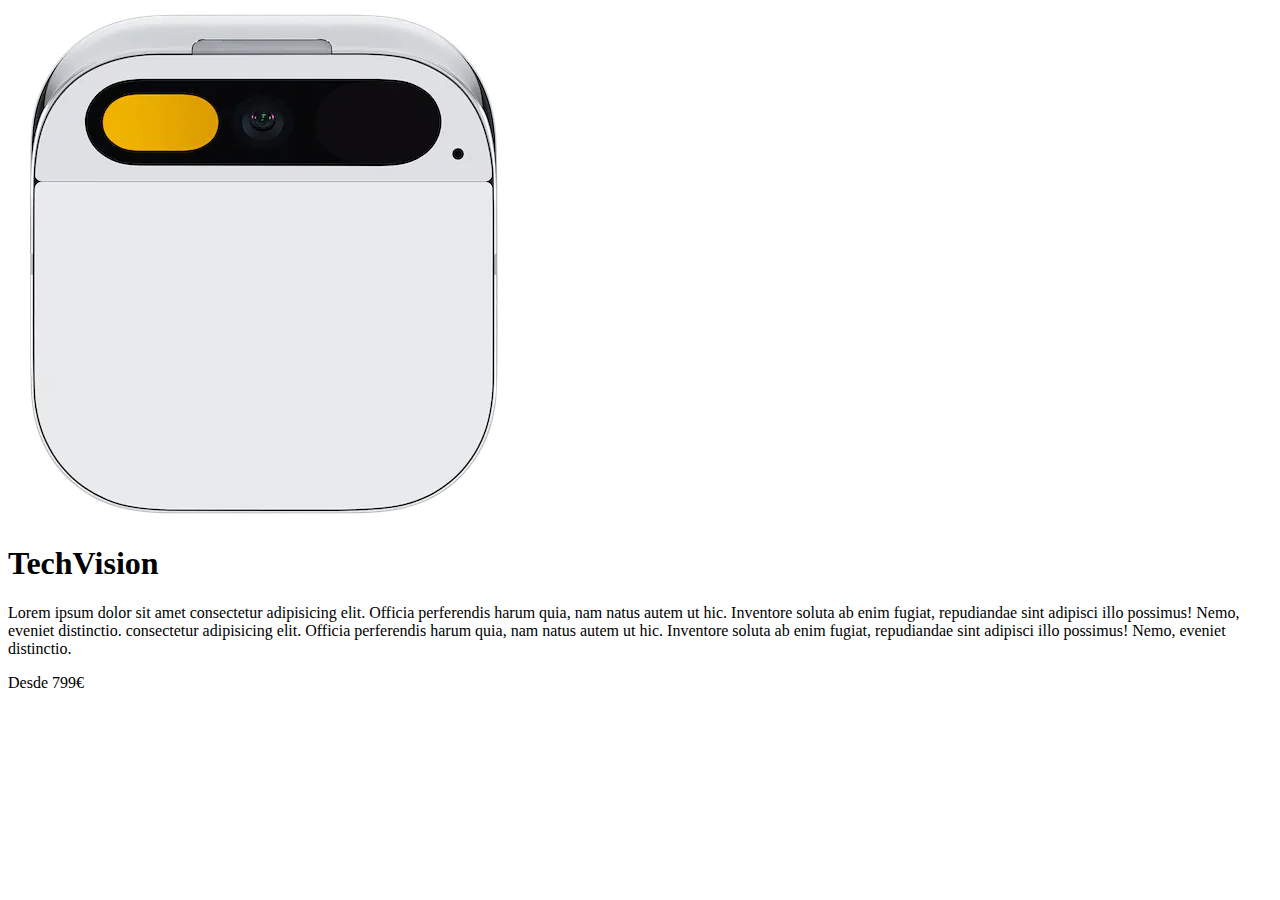
==== index.html @ 8df58eb0 "Se añade sección del header" ====
<!DOCTYPE html>
<html lang="en">

<head>
    <meta charset="UTF-8">
    <meta name="viewport" content="width=device-width, initial-scale=1.0">
    <title>Tech Vision</title>
    <link rel="preconnect" href="https://fonts.googleapis.com">
    <link rel="preconnect" href="https://fonts.gstatic.com" crossorigin>
    <link
        href="https://fonts.googleapis.com/css2?family=Lato:wght@400;900&family=Roboto:ital,wght@0,100;0,400;0,700;0,900;1,100&display=swap"
        rel="stylesheet">
    <link rel="stylesheet" href="css/style.css">
</head>

<body>
    <header class="header">
        <div class="contenedor contenido-header">
            <div class="imagen-header">
                <img src="img/ai-pin-lunar-front.jpg" alt="imagen pin lunar">
            </div> <!-- .imagen-header -->


            <div class="texto-header">
                <h1 class="nombre-producto">Tech<span>Vision</span></h1>
                <p class="descripcion-producto">Lorem ipsum dolor sit amet consectetur adipisicing elit. Officia
                    perferendis harum quia, nam natus autem ut hic. Inventore soluta ab enim fugiat, repudiandae sint
                    adipisci illo possimus! Nemo, eveniet distinctio.
                    consectetur adipisicing elit. Officia
                    perferendis harum quia, nam natus autem ut hic. Inventore soluta ab enim fugiat, repudiandae sint
                    adipisci illo possimus! Nemo, eveniet distinctio.</p>
                <p class="precio-producto">Desde <span>799€</span></p>
            </div>
        </div> <!-- .contenido-header -->
    </header>

</body>

</html>
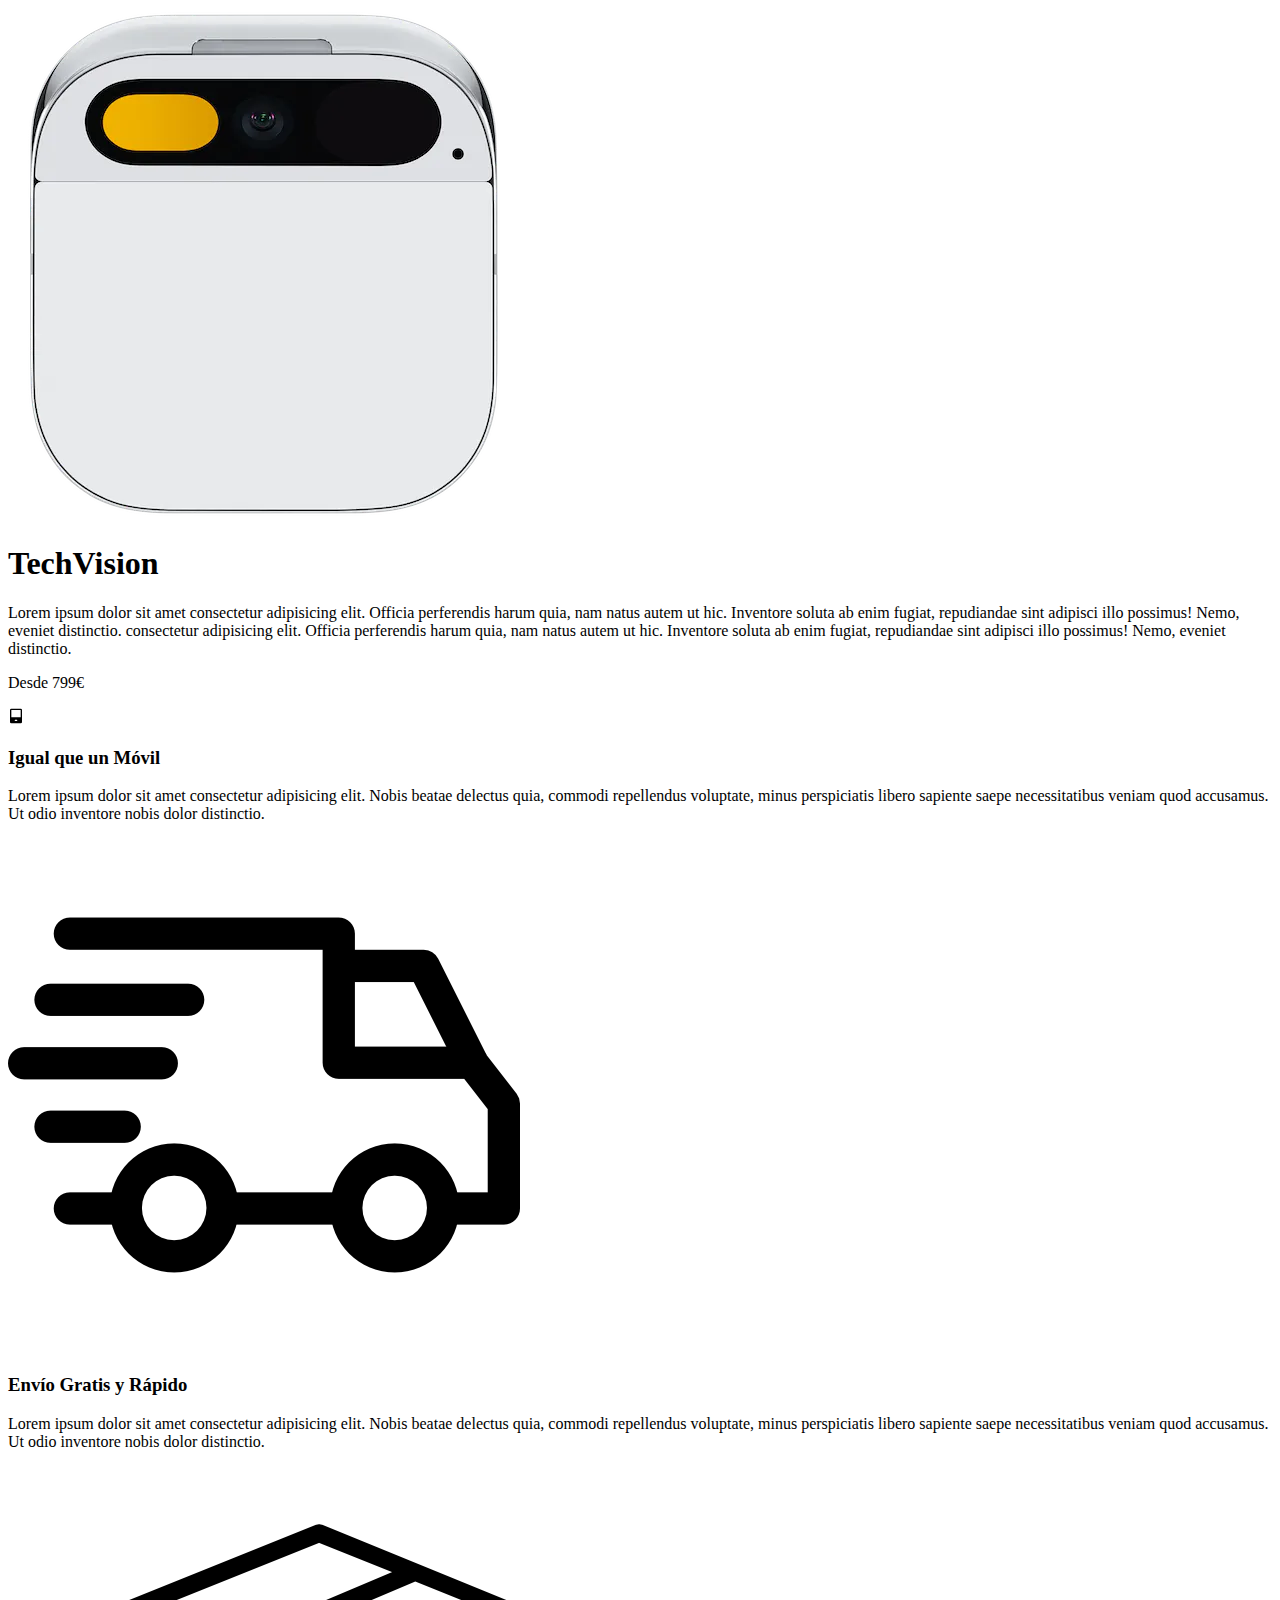
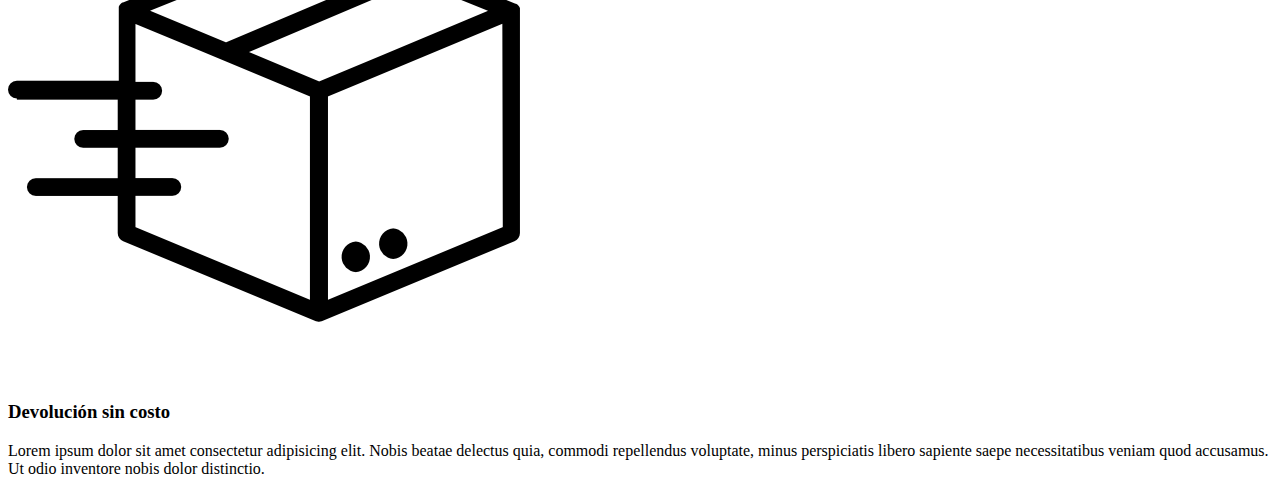
==== commit bfc046b5: "Se añade sección iconos" ====
--- a/index.html
+++ b/index.html
@@ -34,6 +34,36 @@
         </div> <!-- .contenido-header -->
     </header>
 
+    <section class="contenedor">
+        <div class="iconos">
+            <div class="icono">
+                <img src="img/icon-park-solid--phone.svg" alt="imagen icono">
+                <h3>Igual que un Móvil</h3>
+                <p>Lorem ipsum dolor sit amet consectetur adipisicing elit. Nobis beatae delectus quia, commodi
+                    repellendus voluptate, minus perspiciatis libero sapiente saepe necessitatibus veniam quod
+                    accusamus. Ut odio inventore nobis dolor distinctio.</p>
+            </div> <!-- .icono -->
+
+            <div class="icono">
+                <img src="img/entrega.png" alt="imagen icono">
+                <h3>Envío Gratis y Rápido</h3>
+                <p>Lorem ipsum dolor sit amet consectetur adipisicing elit. Nobis beatae delectus quia, commodi
+                    repellendus voluptate, minus perspiciatis libero sapiente saepe necessitatibus veniam quod
+                    accusamus. Ut odio inventore nobis dolor distinctio.</p>
+            </div> <!-- .icono -->
+
+            <div class="icono">
+                <img src="img/caja.png" alt="imagen icono">
+                <h3>Devolución sin costo</h3>
+                <p>Lorem ipsum dolor sit amet consectetur adipisicing elit. Nobis beatae delectus quia, commodi
+                    repellendus voluptate, minus perspiciatis libero sapiente saepe necessitatibus veniam quod
+                    accusamus. Ut odio inventore nobis dolor distinctio.</p>
+            </div> <!-- .icono -->
+        </div> <!-- .iconos -->
+    </section> <!-- .contenedor -->
+
+
+
 </body>
 
 </html>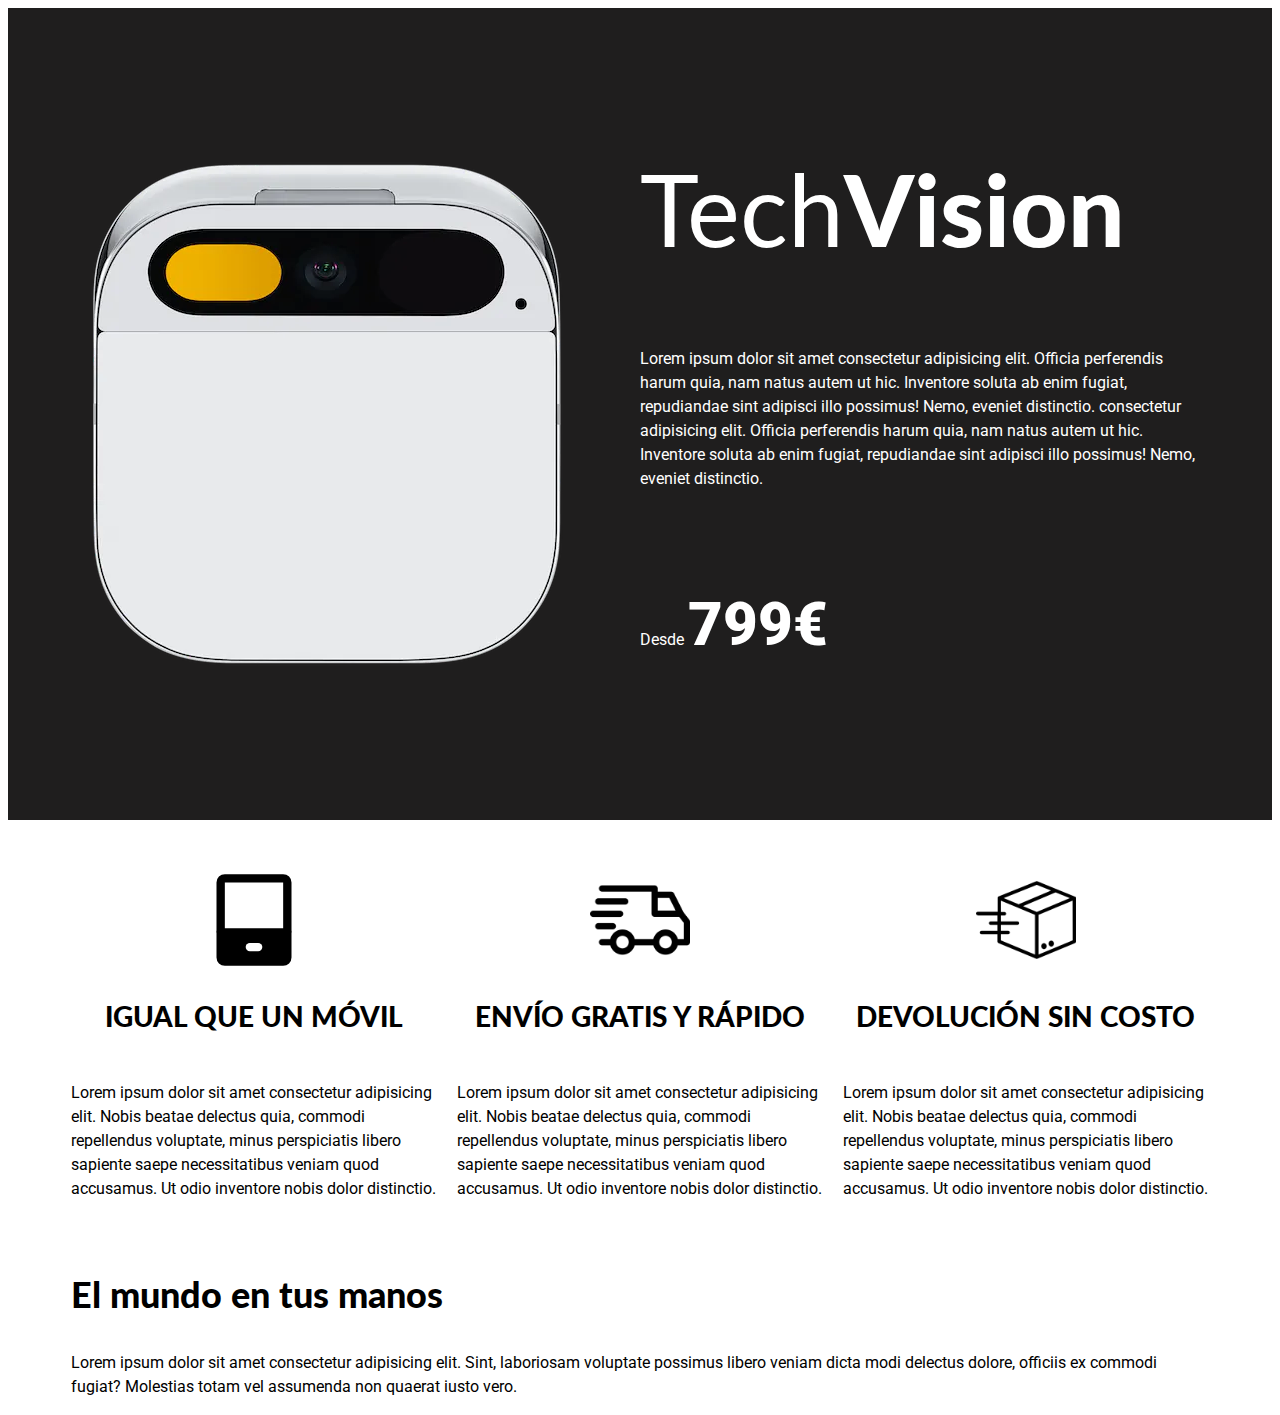
==== commit 51043723: "Se añade sección sobre tech" ====
--- a/index.html
+++ b/index.html
@@ -62,7 +62,16 @@
         </div> <!-- .iconos -->
     </section> <!-- .contenedor -->
 
-
+    <section class="sobre-tech">
+        <div class="contenedor sobre-tech-grid">
+            <div class="texto-sobre-tech">
+                <h2>El mundo en tus manos</h2>
+                <p>Lorem ipsum dolor sit amet consectetur adipisicing elit. Sint, laboriosam voluptate possimus libero
+                    veniam dicta modi delectus dolore, officiis ex commodi fugiat? Molestias totam vel assumenda non
+                    quaerat iusto vero.</p>
+            </div>
+        </div>
+    </section>
 
 </body>
 
--- a/css/style.css
+++ b/css/style.css
@@ -0,0 +1,161 @@
+:root {
+    --gris: #3B3B3B;
+    --blanco: #FFFFFF;
+    --negro: #1F1E1E;
+    --grisClaro: #e1e1e1;
+
+    --separacion: 5rem;
+
+    --fuentePrincipal: "Roboto", sans-serif;
+    --fuenteSecundaria: "Lato", sans-serif;
+}
+
+html {
+    box-sizing: border-box;
+    font-size: 62.5%;
+    /* 1 rem = 10px */
+}
+
+*,
+*:before,
+*:after {
+    box-sizing: inherit;
+}
+
+body {
+    font-family: var(--fuentePrincipal);
+    font-size: 1.6rem;
+    line-height: 1.5;
+}
+
+/* Globales */
+.contenedor {
+    max-width: 120rem;
+    width: 90%;
+    margin: 0 auto;
+}
+
+h1,
+h2,
+h3 {
+    font-weight: 900;
+    font-family: var(--fuenteSecundaria);
+    margin: var(--separacion / 2) 0;
+}
+
+h1 {
+    font-size: 4.4rem;
+}
+
+h2 {
+    font-size: 3.6rem;
+}
+
+h3 {
+    font-size: 2.8rem;
+}
+
+img {
+    max-width: 100%;
+    display: block;
+    height: auto;
+}
+
+/* Utilidades */
+.text-center {
+    text-align: center;
+}
+
+/* Header */
+.header {
+    background-color: var(--negro);
+    padding: calc(var(--separacion) * 3) 0;
+    color: var(--blanco);
+}
+
+@media (min-width: 768px) {
+    .contenido-header {
+        display: grid;
+        grid-template-columns: repeat(2, 1fr);
+    }
+}
+
+.texto-header {
+    text-align: center;
+    padding-top: var(--separacion);
+}
+
+@media (min-width: 768px) {
+    .texto-header {
+        text-align: left;
+        display: flex;
+        flex-direction: column;
+        justify-content: space-between;
+        padding: 0;
+    }
+}
+
+.texto-header p {
+    margin: 0;
+}
+
+.nombre-producto {
+    font-size: 6rem;
+    margin: 0;
+    font-weight: 400;
+}
+
+.nombre-producto span,
+.precio-producto span {
+    font-weight: 900;
+}
+
+@media (min-width: 768px) {
+    .nombre-producto {
+        font-size: 10rem;
+        line-height: 1;
+    }
+}
+
+.precio-producto span {
+    font-size: 6rem;
+}
+
+/* Iconos */
+.iconos {
+    margin: var(--separacion) 0;
+}
+
+@media (min-width: 768px) {
+    .iconos {
+        display: flex;
+        gap: 2rem;
+    }
+}
+
+.icono {
+    display: flex;
+    flex-direction: column;
+    align-items: center;
+    margin-bottom: calc(var(--separacion) / 2);
+}
+
+.icono:last-of-type {
+    margin: 0;
+}
+
+@media (min-width: 768px) {
+    .icono {
+        margin: 0
+    }
+}
+
+.icono img {
+    width: 10rem;
+    margin: 0 auto;
+}
+
+.icono h3 {
+    text-transform: uppercase;
+    margin-top: calc(var(--separacion) / 2);
+}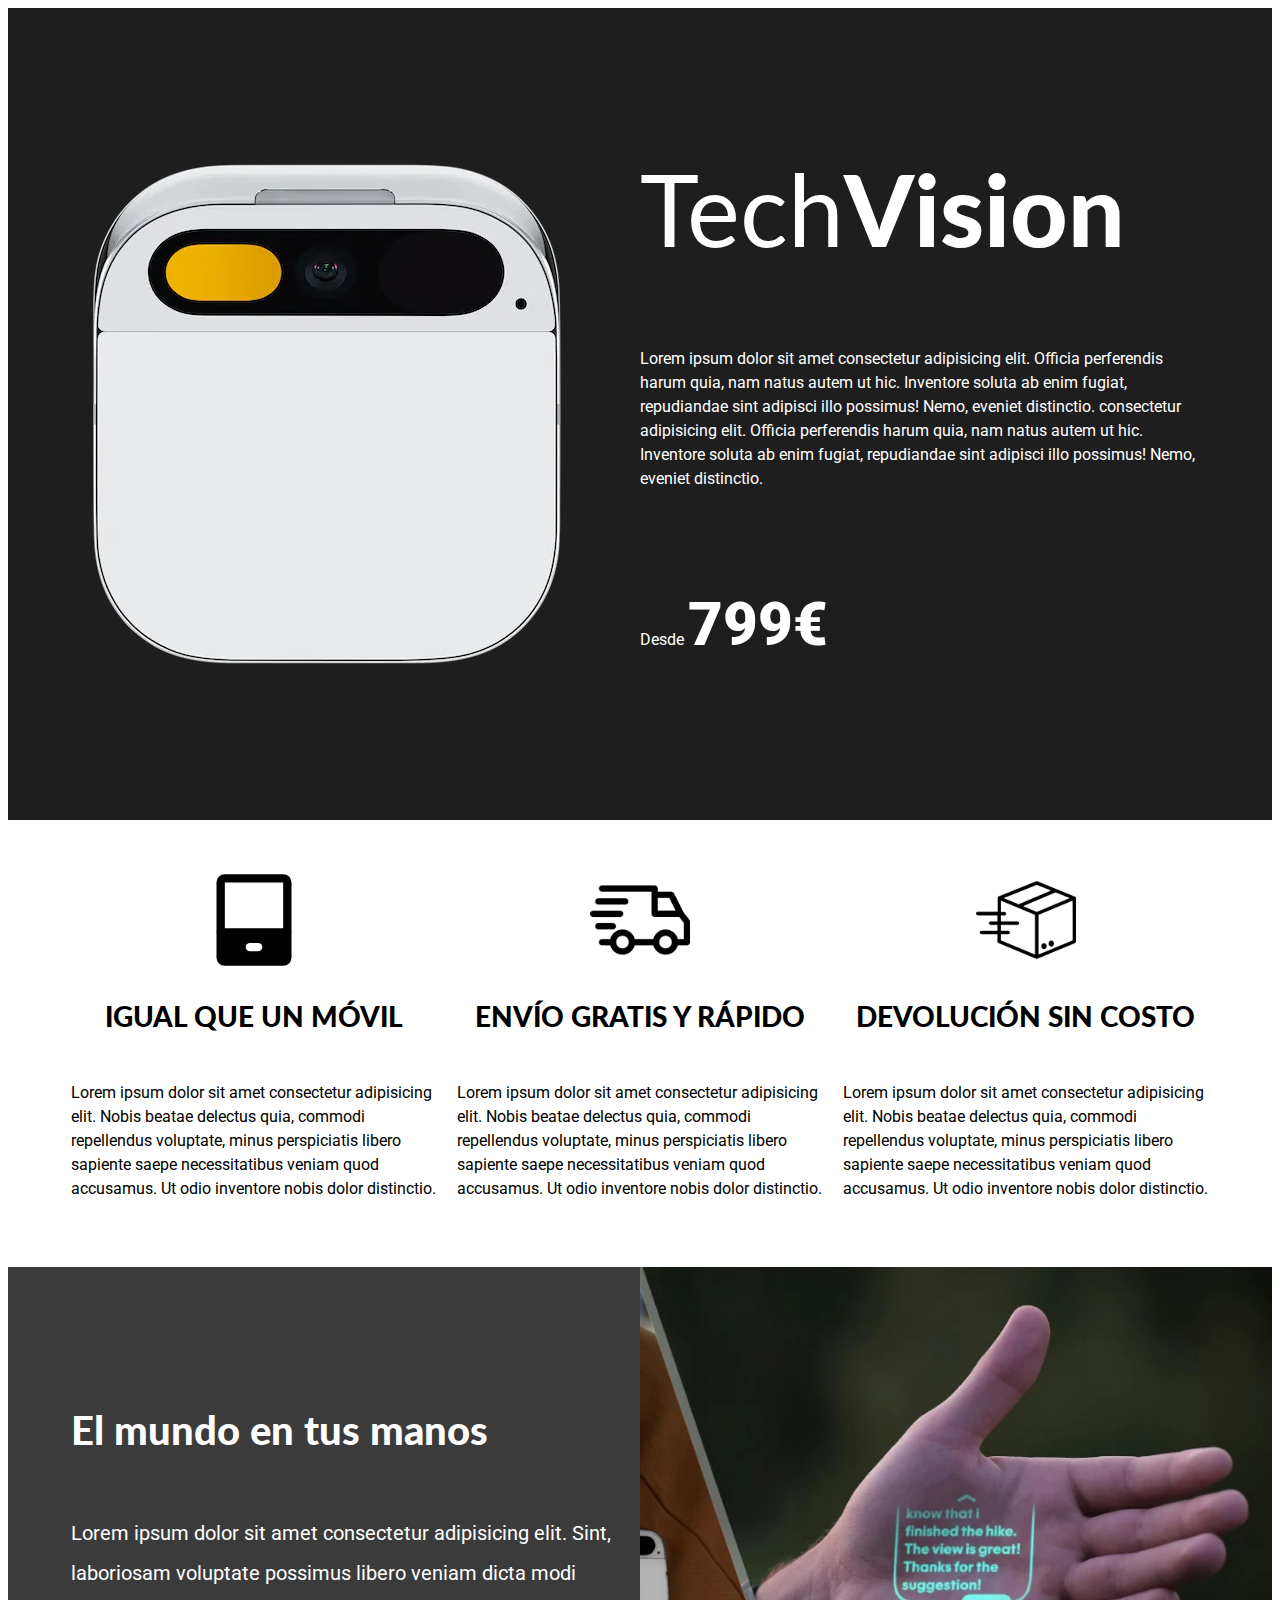
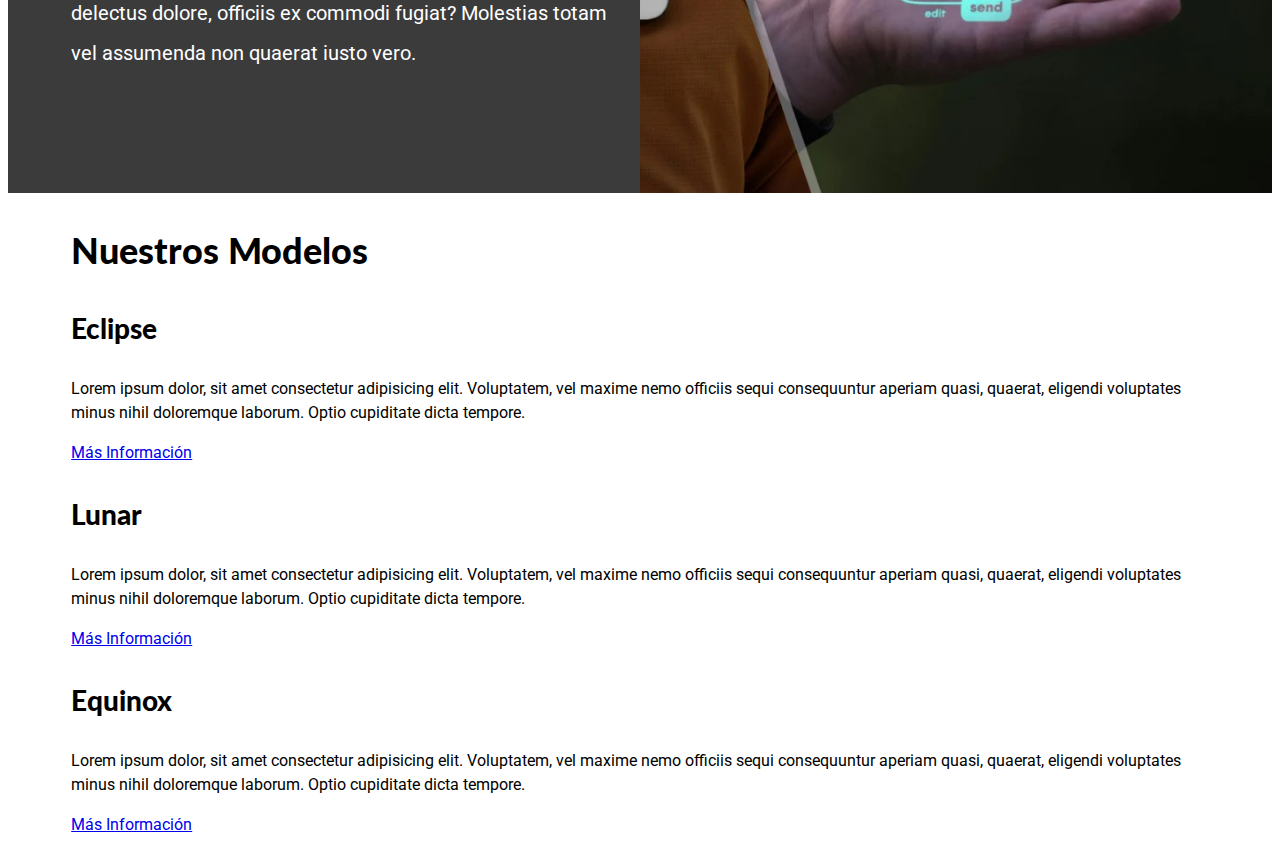
==== commit 773783ec: "Se añade sección de modelos" ====
--- a/index.html
+++ b/index.html
@@ -73,6 +73,40 @@
         </div>
     </section>
 
+    <main class="contenedor">
+        <h2 class="titulo-modelos">Nuestros Modelos</h2>
+
+        <div class="modelo eclipse">
+            <div class="contenido-modelo">
+                <h3>Eclipse</h3>
+                <p>Lorem ipsum dolor, sit amet consectetur adipisicing elit. Voluptatem, vel maxime nemo officiis sequi
+                    consequuntur aperiam quasi, quaerat, eligendi voluptates minus nihil doloremque laborum. Optio
+                    cupiditate dicta tempore.</p>
+                <a href="#" class="btn">Más Información</a>
+            </div>
+        </div> <!-- .modelo -->
+
+        <div class="modelo lunar">
+            <div class="contenido-modelo">
+                <h3>Lunar</h3>
+                <p>Lorem ipsum dolor, sit amet consectetur adipisicing elit. Voluptatem, vel maxime nemo officiis sequi
+                    consequuntur aperiam quasi, quaerat, eligendi voluptates minus nihil doloremque laborum. Optio
+                    cupiditate dicta tempore.</p>
+                <a href="#" class="btn">Más Información</a>
+            </div>
+        </div> <!-- .modelo -->
+
+        <div class="modelo equinox">
+            <div class="contenido-modelo">
+                <h3>Equinox</h3>
+                <p>Lorem ipsum dolor, sit amet consectetur adipisicing elit. Voluptatem, vel maxime nemo officiis sequi
+                    consequuntur aperiam quasi, quaerat, eligendi voluptates minus nihil doloremque laborum. Optio
+                    cupiditate dicta tempore.</p>
+                <a href="#" class="btn">Más Información</a>
+            </div>
+        </div> <!-- .modelo -->
+    </main>
+
 </body>
 
 </html>--- a/css/style.css
+++ b/css/style.css
@@ -158,4 +158,64 @@
 .icono h3 {
     text-transform: uppercase;
     margin-top: calc(var(--separacion) / 2);
+}
+
+/* Sobre Tech Vision */
+.sobre-tech {
+    background-position: right;
+    background-repeat: repeat, no-repeat;
+    background-size: 100%, 110rem;
+}
+
+.sobre-tech {
+    background-image: linear-gradient(to bottom, transparent 50%, var(--gris) 0%), url(../img/hero-image.jpg);
+    background-size: 100%, 110rem;
+}
+
+@media (min-width: 768px) {
+    .sobre-tech {
+        background-image: linear-gradient(to left, transparent 50%, var(--gris) 0%), url(../img/hero-image.jpg);
+        background-repeat: repeat, no-repeat;
+        background-size: 100%, 110rem;
+    }
+}
+
+.sobre-tech-grid {
+    display: grid;
+    grid-template-rows: repeat(2, 40rem);
+    row-gap: var(--separacion);
+}
+
+@media (min-width: 768px) {
+    .sobre-tech-grid {
+        grid-template-rows: unset;
+        row-gap: unset;
+        grid-template-columns: repeat(2, 1fr);
+        column-gap: 4rem;
+        padding: calc(var(--separacion) * 2) 0;
+    }
+}
+
+.texto-sobre-tech {
+    grid-row: 2 / 3;
+    color: var(--blanco);
+    display: flex;
+    flex-direction: column;
+    justify-content: space-around;
+    padding-bottom: var(--separacion);
+}
+
+@media (min-width: 768px) {
+    .texto-sobre-tech {
+        padding-bottom: 0;
+    }
+}
+
+.texto-sobre-tech h2 {
+    font-size: 4rem;
+}
+
+.texto-sobre-tech p {
+    font-size: 2rem;
+    line-height: 2;
 }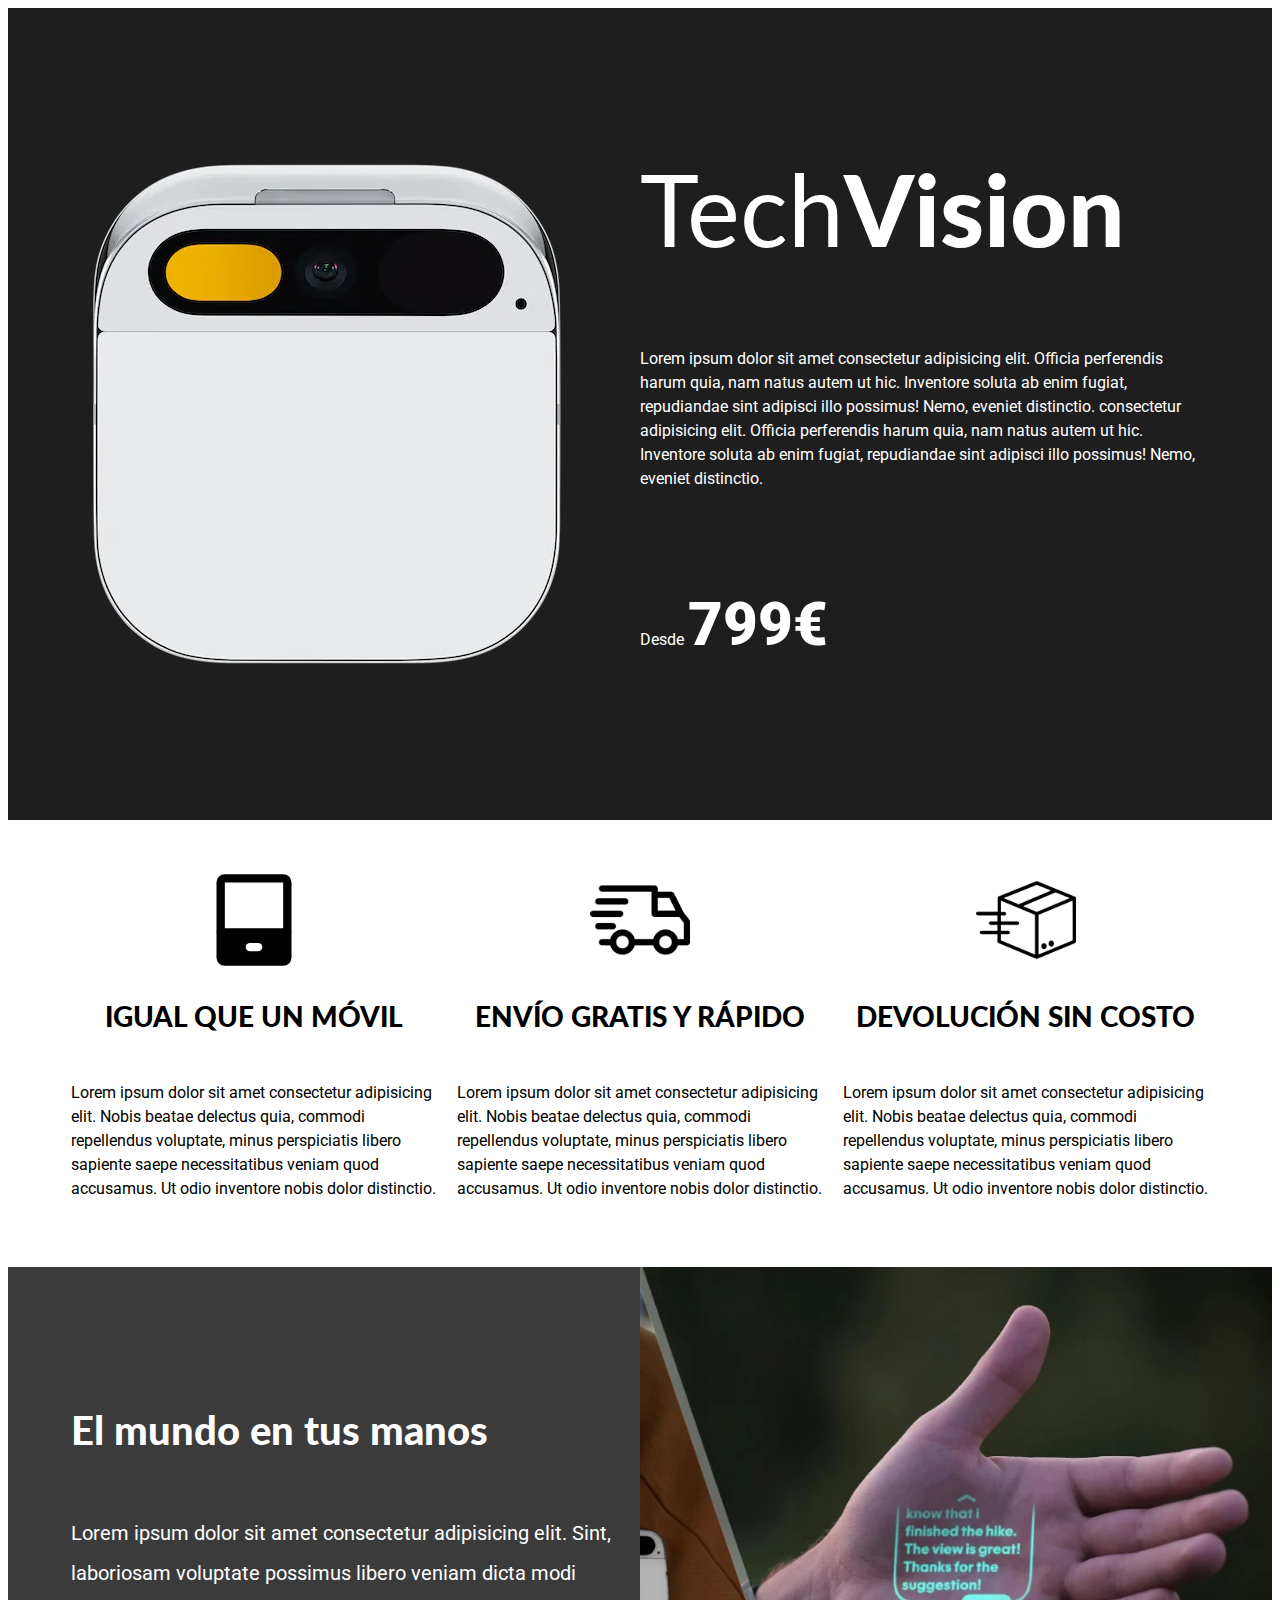
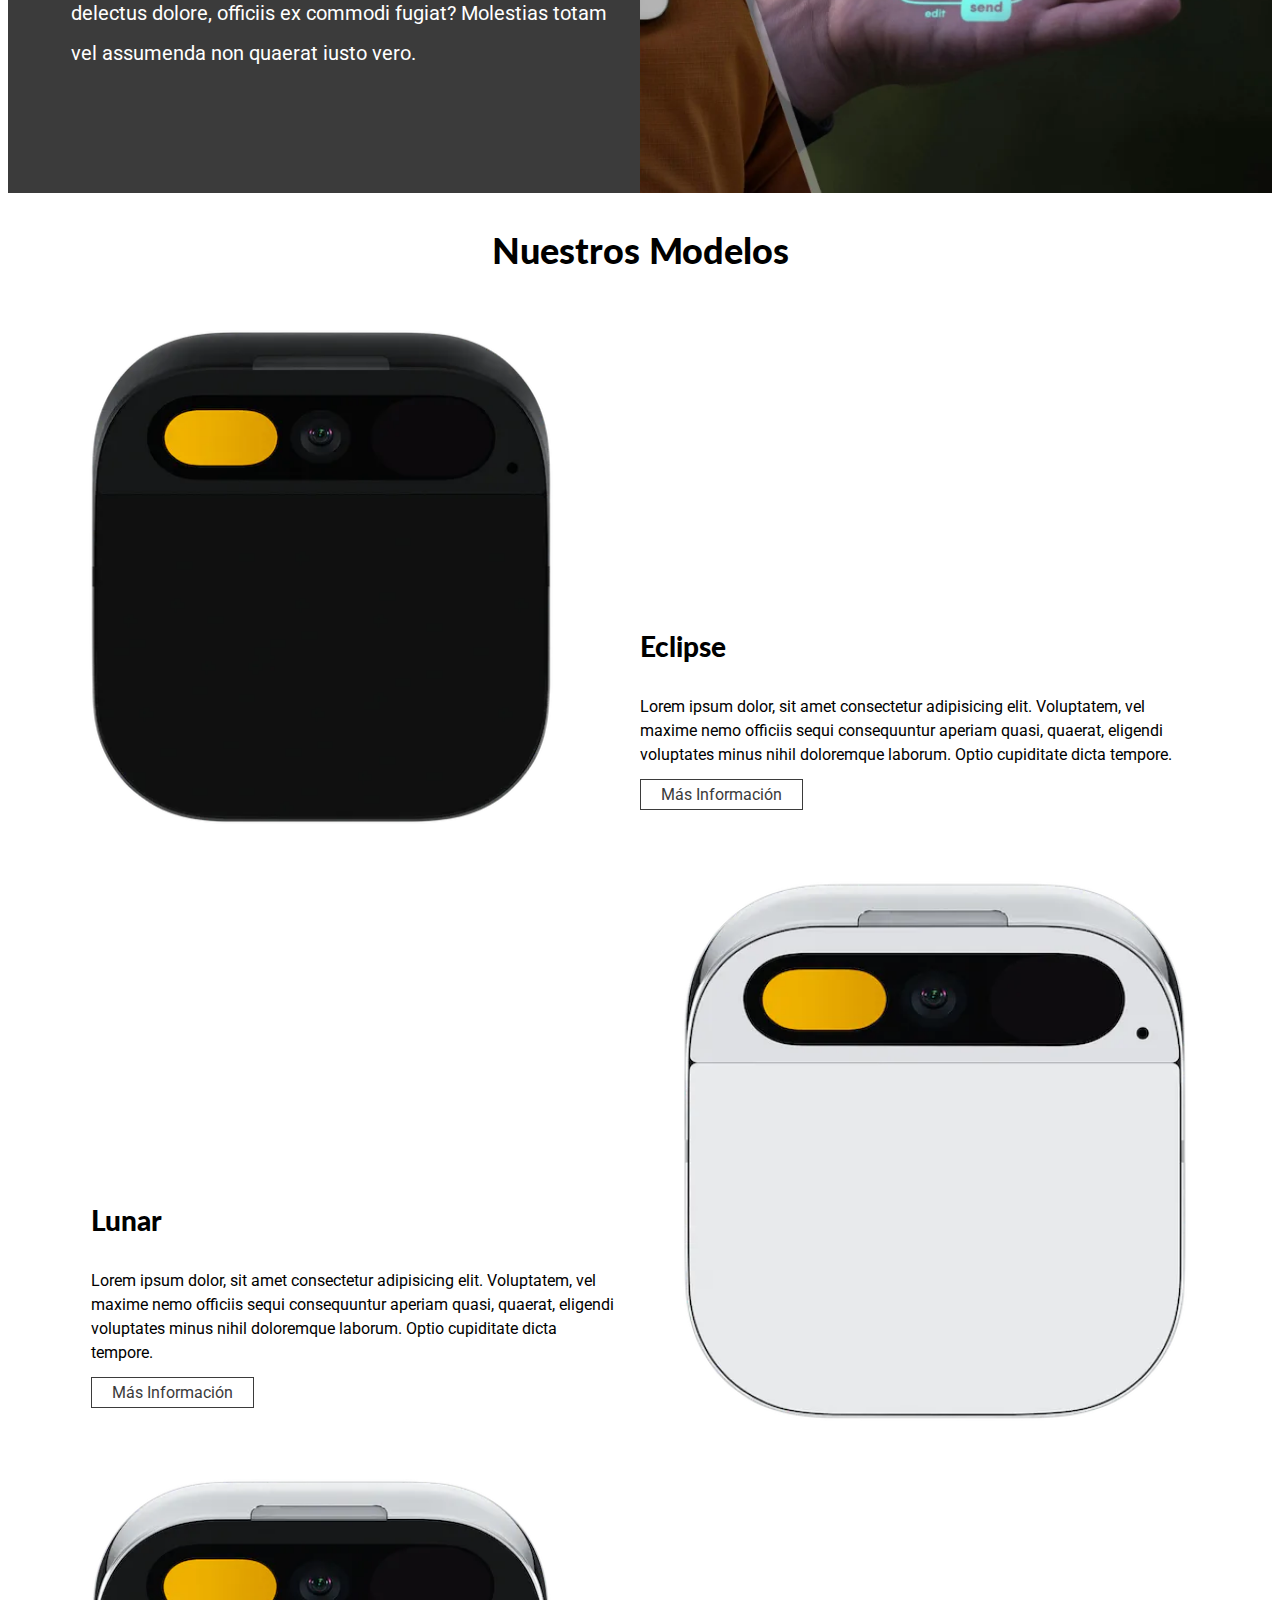
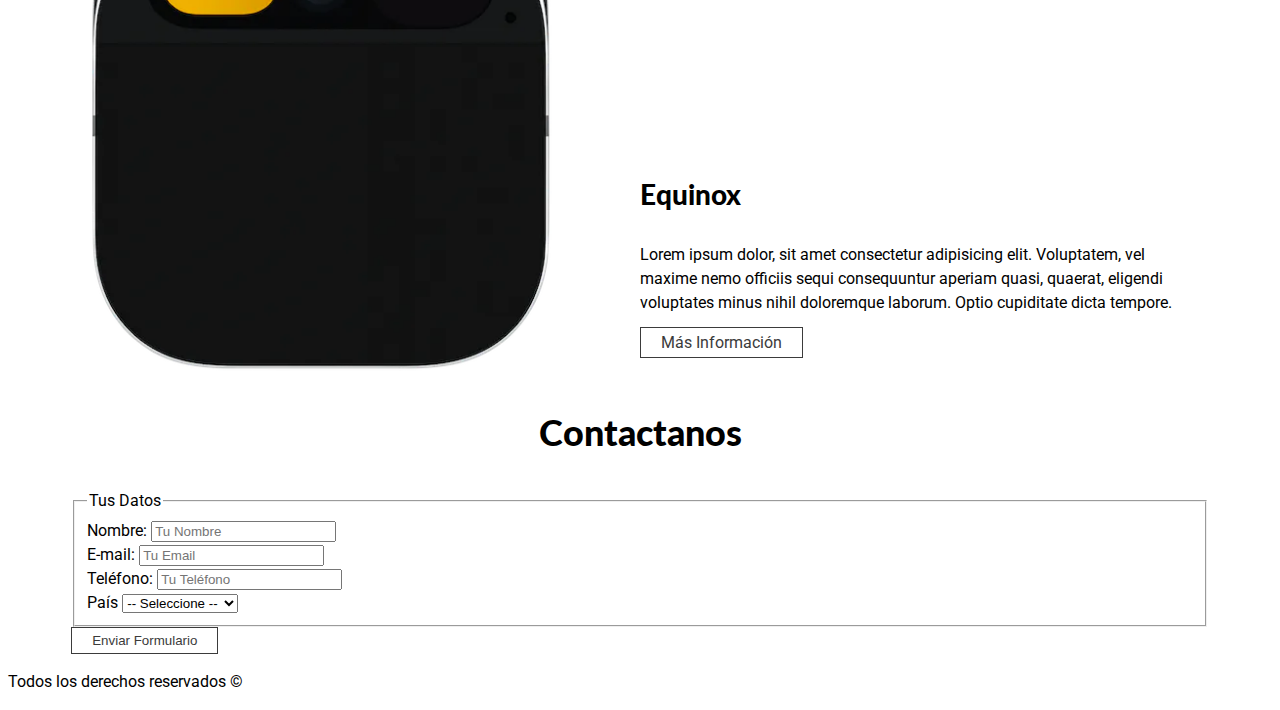
==== commit 0844de0c: "Se añade sección de formulario y footer" ====
--- a/index.html
+++ b/index.html
@@ -1,5 +1,5 @@
 <!DOCTYPE html>
-<html lang="en">
+<html lang="es">
 
 <head>
     <meta charset="UTF-8">
@@ -107,6 +107,83 @@
         </div> <!-- .modelo -->
     </main>
 
+    <section class="contenedor ">
+        <h2 class="text-center contacto">Contactanos</h2>
+
+        <form class="formulario" action="index.html" method="GET">
+            <fieldset>
+                <legend>Tus Datos</legend>
+
+                <div class="campo">
+                    <label for="nombre">Nombre: </label>
+                    <input id="nombre" type="text" name="nombre" placeholder="Tu Nombre" required>
+                </div>
+
+                <div class="campo">
+                    <label for="email">E-mail:</label>
+                    <input id="email" type="email" name="email" placeholder="Tu Email">
+                </div>
+
+                <div class="campo">
+                    <label for="tel">Teléfono:</label>
+                    <input id="tel" type="tel" name="tel" placeholder="Tu Teléfono">
+                </div>
+
+                <div class="campo">
+                    <label for="pais">País</label>
+                    <select id="pais" name="pais">
+                        <option value="">-- Seleccione -- </option>
+                        <!-- América -->
+                        <option value="AR">Argentina</option>
+                        <option value="BR">Brasil</option>
+                        <option value="CA">Canadá</option>
+                        <option value="CL">Chile</option>
+                        <option value="CO">Colombia</option>
+                        <option value="MX">México</option>
+                        <option value="PE">Perú</option>
+                        <option value="US">Estados Unidos</option>
+                        <option value="VE">Venezuela</option>
+                        <!-- Europa -->
+                        <option value="DE">Alemania</option>
+                        <option value="ES">España</option>
+                        <option value="FR">Francia</option>
+                        <option value="GB">Reino Unido</option>
+                        <option value="IT">Italia</option>
+                        <option value="NL">Países Bajos</option>
+                        <option value="PL">Polonia</option>
+                        <option value="PT">Portugal</option>
+                        <option value="RU">Rusia</option>
+                        <option value="SE">Suecia</option>
+                        <!-- Asia -->
+                        <option value="CN">China</option>
+                        <option value="IN">India</option>
+                        <option value="ID">Indonesia</option>
+                        <option value="JP">Japón</option>
+                        <option value="KR">Corea del Sur</option>
+                        <option value="MY">Malasia</option>
+                        <option value="PH">Filipinas</option>
+                        <option value="SG">Singapur</option>
+                        <option value="TH">Tailandia</option>
+                        <option value="VN">Vietnam</option>
+                    </select>
+                </div>
+
+            </fieldset>
+
+            <!-- <input type="checkbox" name="politica" id="politica"> -->
+
+            <input class="btn" type="submit" value="Enviar Formulario">
+        </form>
+
+    </section>
+
+    <footer class="footer">
+        <div>
+            <p class="copyright">Todos los derechos reservados &copy;</p>
+        </div>
+
+    </footer>
+
 </body>
 
 </html>--- a/css/style.css
+++ b/css/style.css
@@ -59,6 +59,20 @@
     max-width: 100%;
     display: block;
     height: auto;
+}
+
+.btn {
+    color: var(--gris);
+    background-color: var(--blanco);
+    border: 1px solid var(--gris);
+    padding: .5rem 2rem;
+    transition: background-color .3s;
+    text-decoration: none;
+}
+
+.btn:hover {
+    background-color: var(--gris);
+    color: var(--blanco);
 }
 
 /* Utilidades */
@@ -218,4 +232,84 @@
 .texto-sobre-tech p {
     font-size: 2rem;
     line-height: 2;
+}
+
+/* Modelos */
+.titulo-modelos {
+    text-align: center;
+}
+
+.modelo {
+    display: grid;
+    grid-template-rows: repeat(2, 1fr);
+    background-repeat: no-repeat;
+    background-position: top center;
+    margin-top: 5rem;
+}
+
+.modelo:last-of-child {
+    margin-bottom: 0;
+}
+
+@media (min-width: 768px) {
+    .modelo {
+        grid-template-columns: repeat(2, 1fr);
+    }
+}
+
+.contenido-modelo {
+    background-color: var(--blanco);
+    padding: 5rem;
+    grid-row: 2 / 2;
+}
+
+.eclipse {
+    background-image: url(../img/ai-pin-eclipse-front.jpg);
+    background-size: contain;
+}
+
+@media (min-width: 768px) {
+    .eclipse {
+        background-position: top left;
+    }
+
+    .eclipse .contenido-modelo {
+        grid-column: 2 / 2;
+        grid-row: 2 / 3;
+        padding: 2rem 2rem 2rem 0;
+    }
+}
+
+.lunar {
+    background-image: url(../img/ai-pin-lunar-front.jpg);
+    background-size: contain;
+}
+
+@media (min-width: 768px) {
+    .lunar {
+        background-position: top right;
+    }
+
+    .lunar .contenido-modelo {
+        grid-column: 1 / 2;
+        grid-row: 2 / 3;
+        padding: 2rem;
+    }
+}
+
+.equinox {
+    background-image: url(../img/ai-pin-equinox-front.jpg);
+    background-size: contain;
+}
+
+@media (min-width: 768px) {
+    .equinox {
+        background-position: top left;
+    }
+
+    .equinox .contenido-modelo {
+        grid-column: 2 / 2;
+        grid-row: 2 / 3;
+        padding: 2rem 2rem 2rem 0;
+    }
 }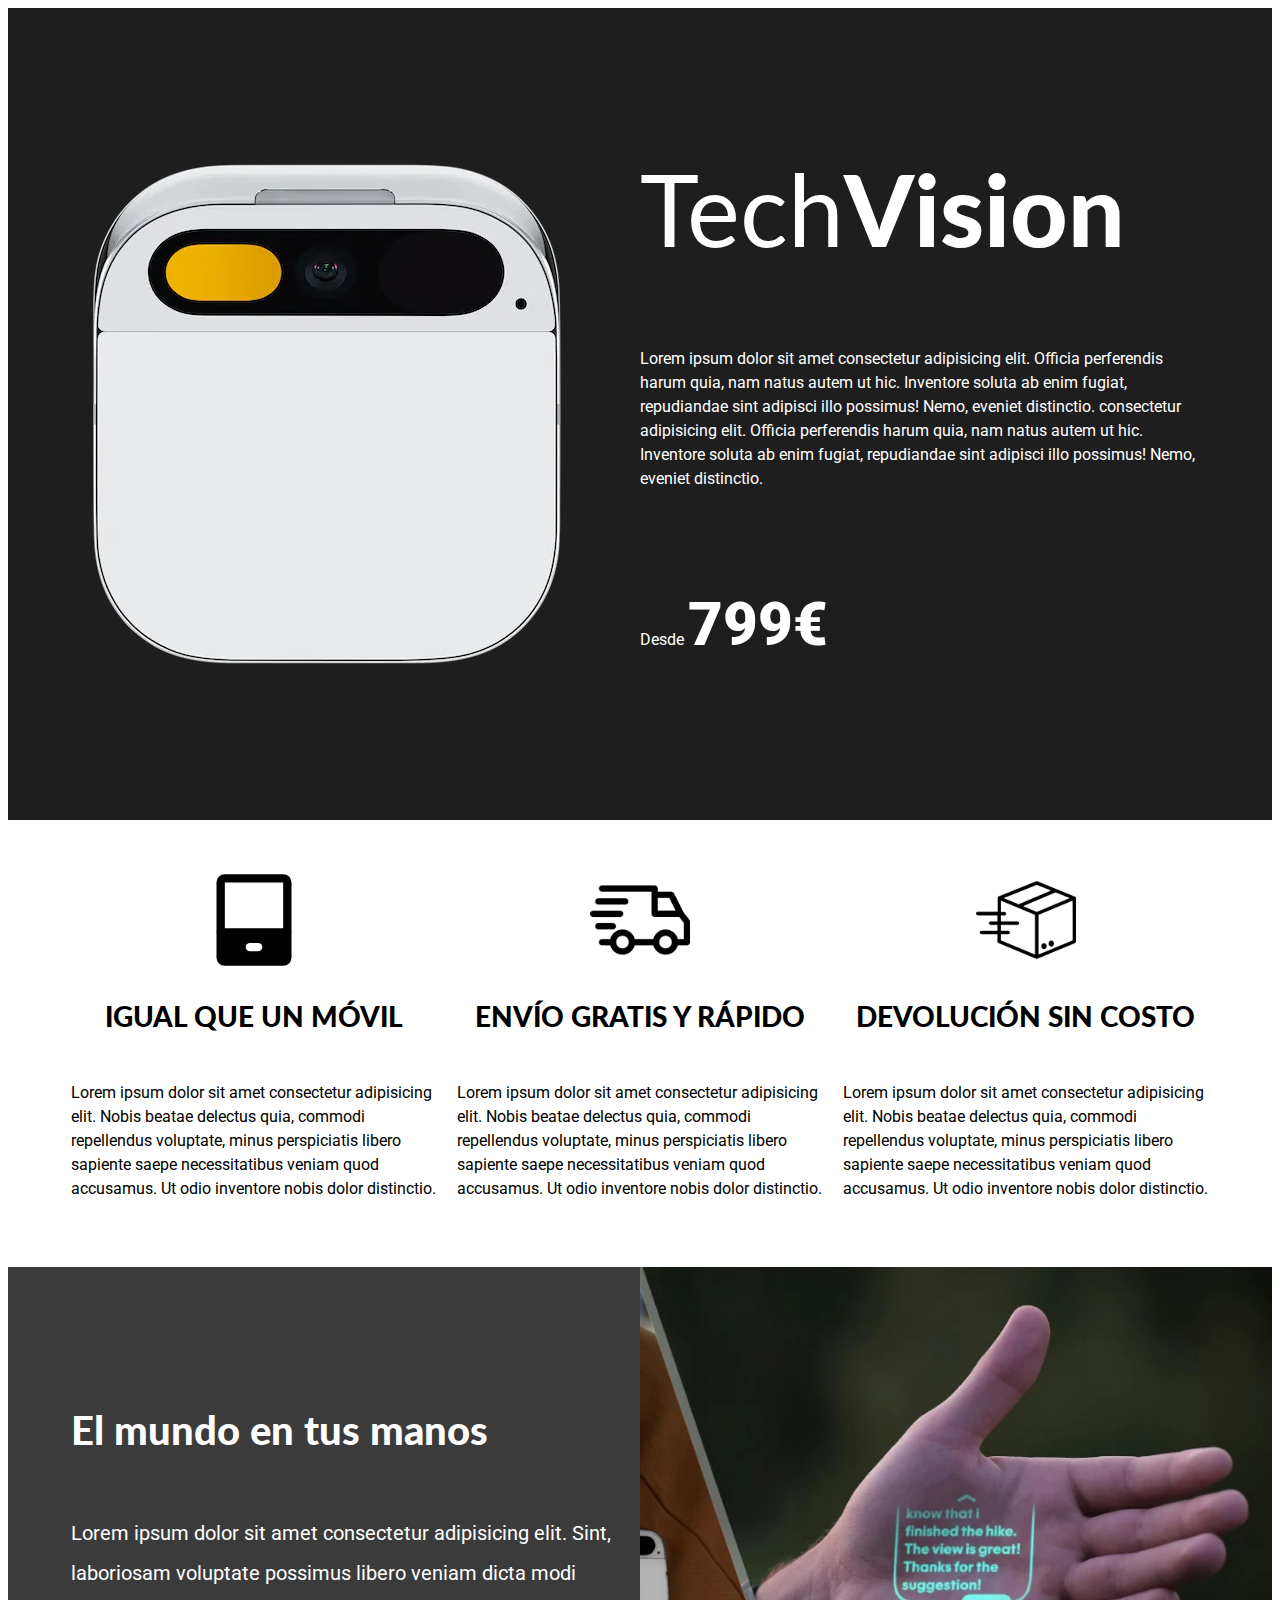
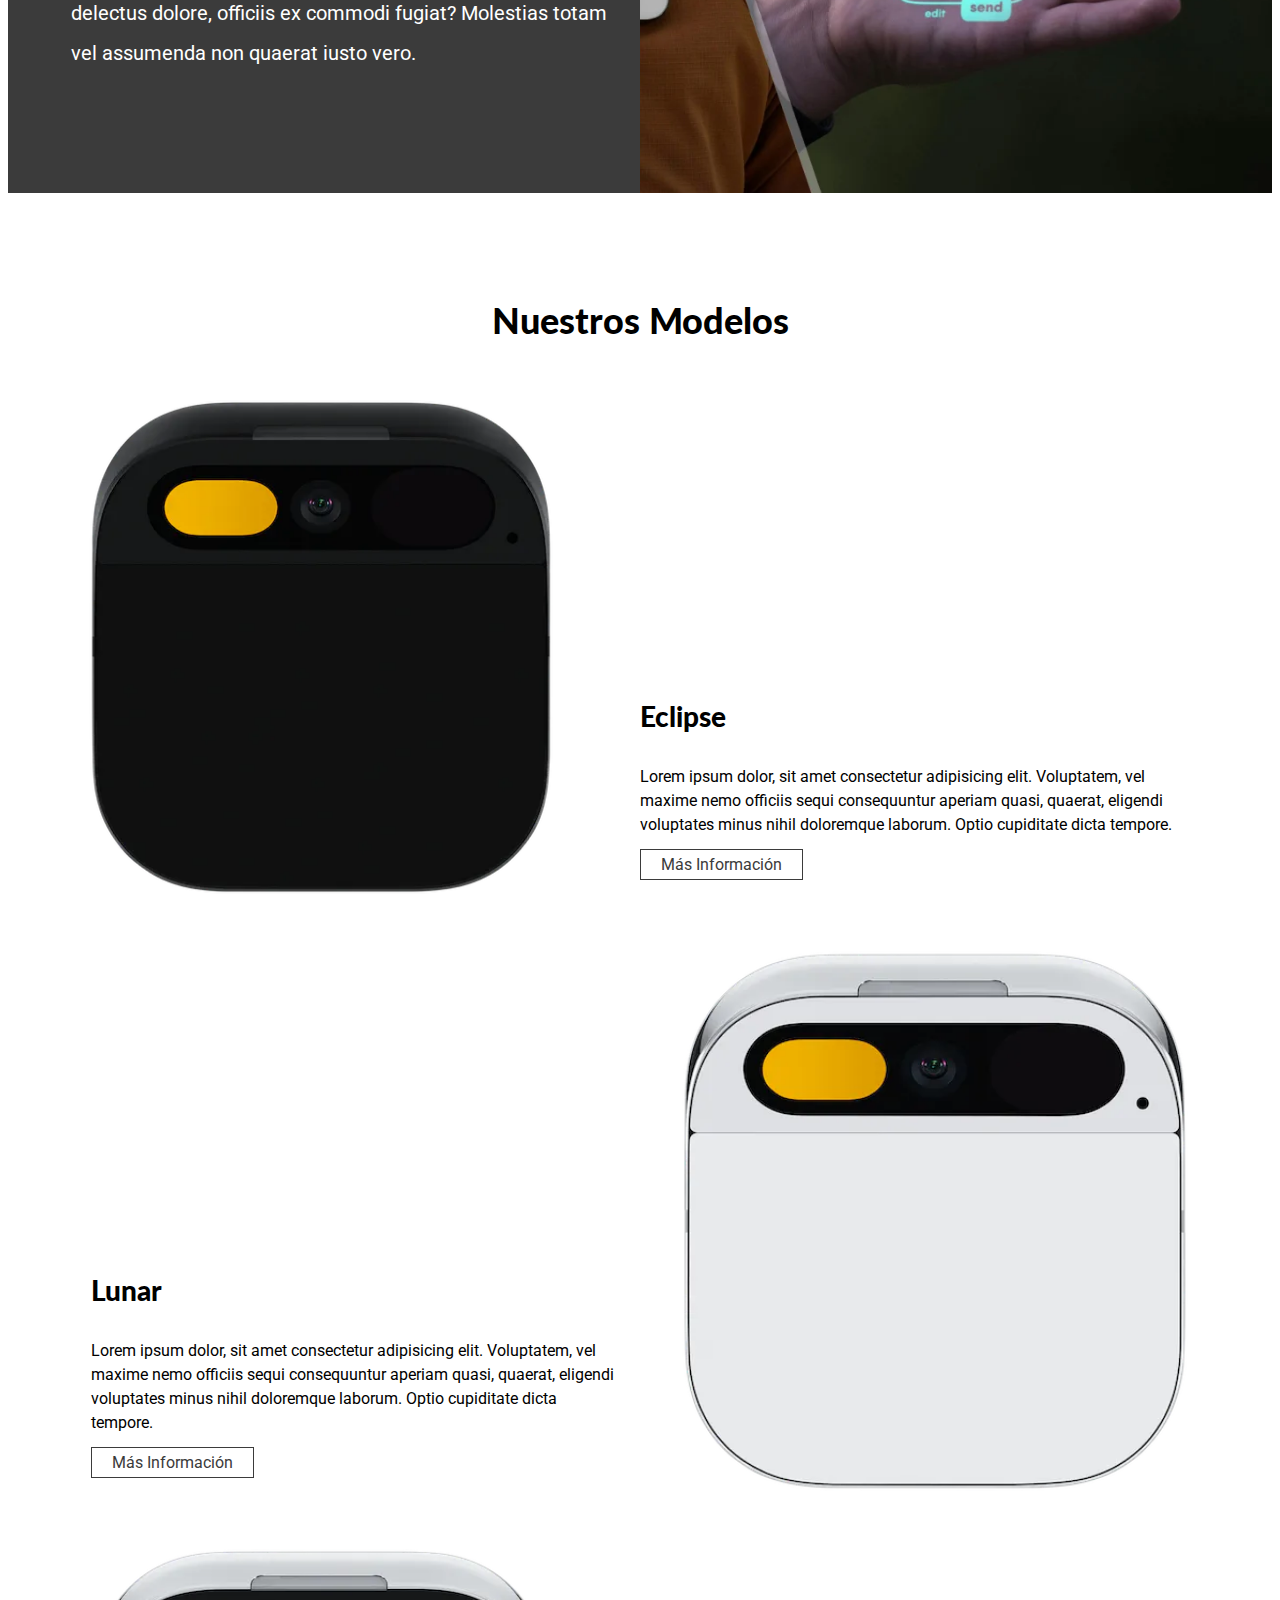
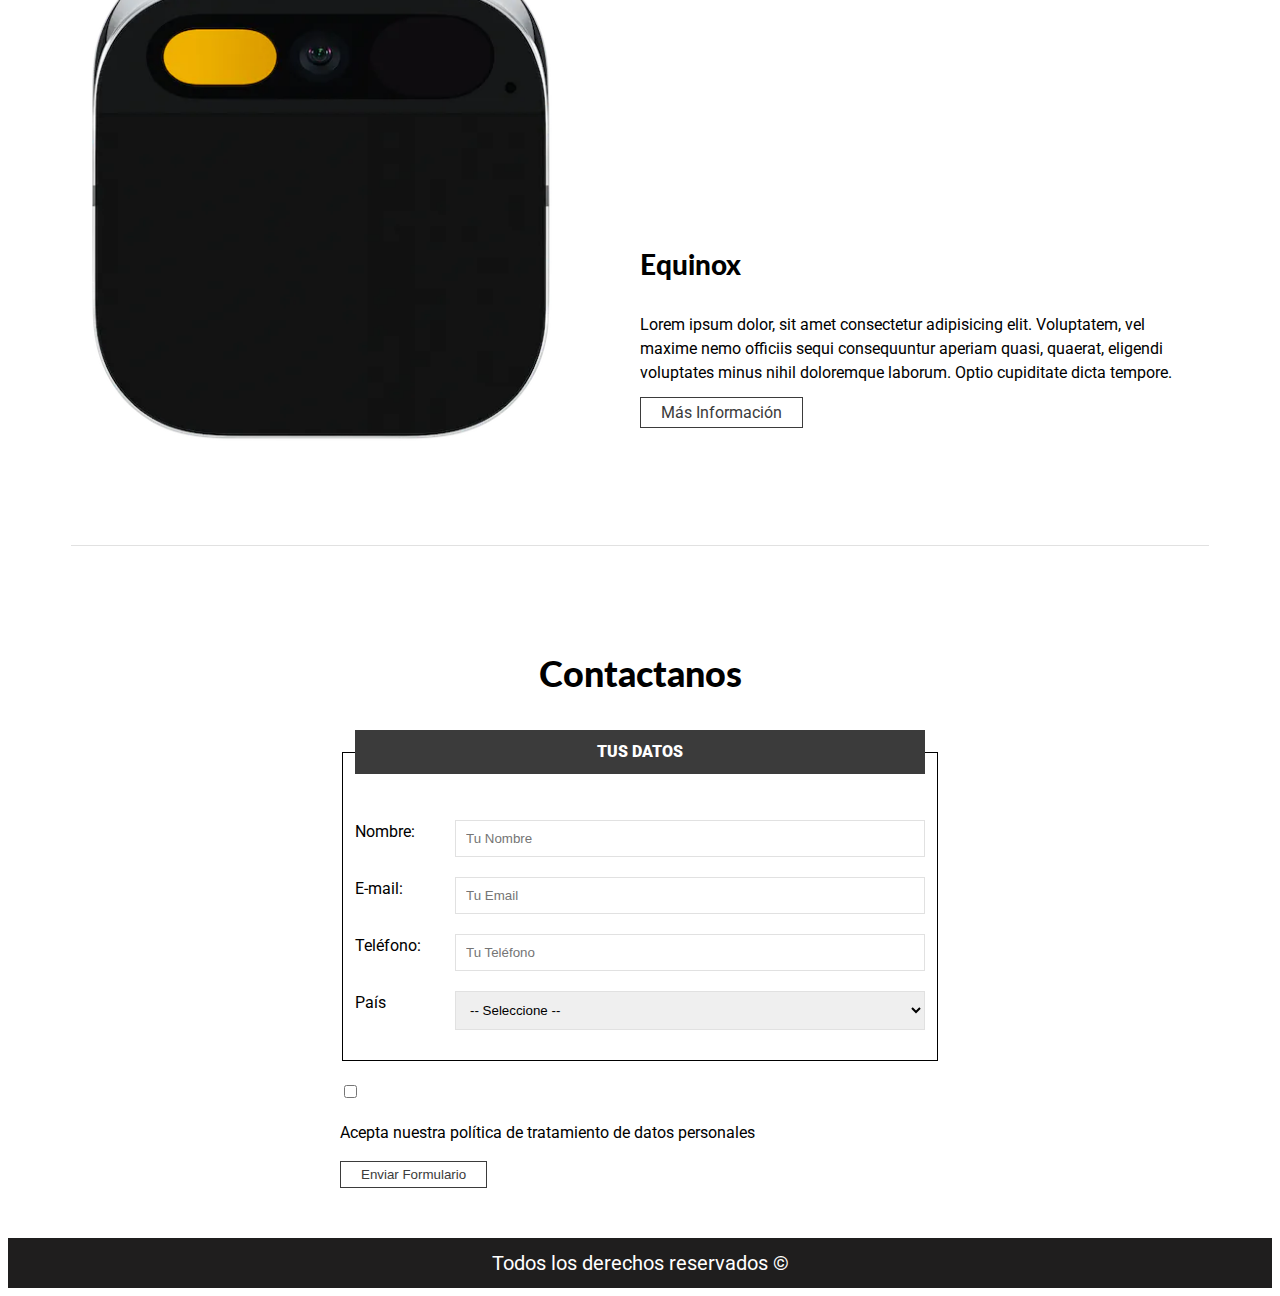
==== commit 0a8d28a2: "Se añade estructura al  checkbox" ====
--- a/index.html
+++ b/index.html
@@ -170,7 +170,10 @@
 
             </fieldset>
 
-            <!-- <input type="checkbox" name="politica" id="politica"> -->
+            <div class="chequeo">
+                <input type="checkbox" name="politica" id="politica">
+                <p> Acepta nuestra política de tratamiento de datos personales</p>
+            </div>
 
             <input class="btn" type="submit" value="Enviar Formulario">
         </form>
@@ -184,6 +187,7 @@
 
     </footer>
 
+    <script src="js/script.js"></script>
 </body>
 
 </html>--- a/css/style.css
+++ b/css/style.css
@@ -225,6 +225,12 @@
     }
 }
 
+@media (min-width: 1600px) {
+    .sobre-tech {
+        background-size: 100%, 210rem;
+    }
+}
+
 .texto-sobre-tech h2 {
     font-size: 4rem;
 }
@@ -236,6 +242,7 @@
 
 /* Modelos */
 .titulo-modelos {
+    margin-top: calc(var(--separacion) * 2);
     text-align: center;
 }
 
@@ -312,4 +319,60 @@
         grid-row: 2 / 3;
         padding: 2rem 2rem 2rem 0;
     }
+}
+
+.contacto {
+    margin-top: calc(var(--separacion) * 2);
+    padding-top: calc(var(--separacion) * 2);
+    border-top: .1rem solid #e1e1e1;
+}
+
+/* Formulario */
+
+.formulario {
+    max-width: 60rem;
+    margin: 0 auto;
+}
+
+.formulario fieldset {
+    border: 1px solid black;
+    margin-bottom: 2rem;
+}
+
+.formulario legend {
+    background-color: var(--gris);
+    width: 100%;
+    text-align: center;
+    color: #FFF;
+    text-transform: uppercase;
+    font-weight: 900;
+    padding: 1rem;
+    margin-bottom: 4rem;
+
+}
+
+.campo {
+    display: flex;
+    margin-bottom: 2rem;
+}
+
+.campo label {
+    flex-basis: 10rem;
+}
+
+.campo input:not([type="radio"]),
+.campo select {
+    flex: 1;
+    border: 1px solid #e1e1e1;
+    padding: 1rem;
+}
+
+/* Footer */
+.copyright {
+    background-color: var(--negro);
+    color: var(--blanco);
+    text-align: center;
+    margin: 5rem 0 0 0;
+    font-size: 2rem;
+    padding: 1rem;
 }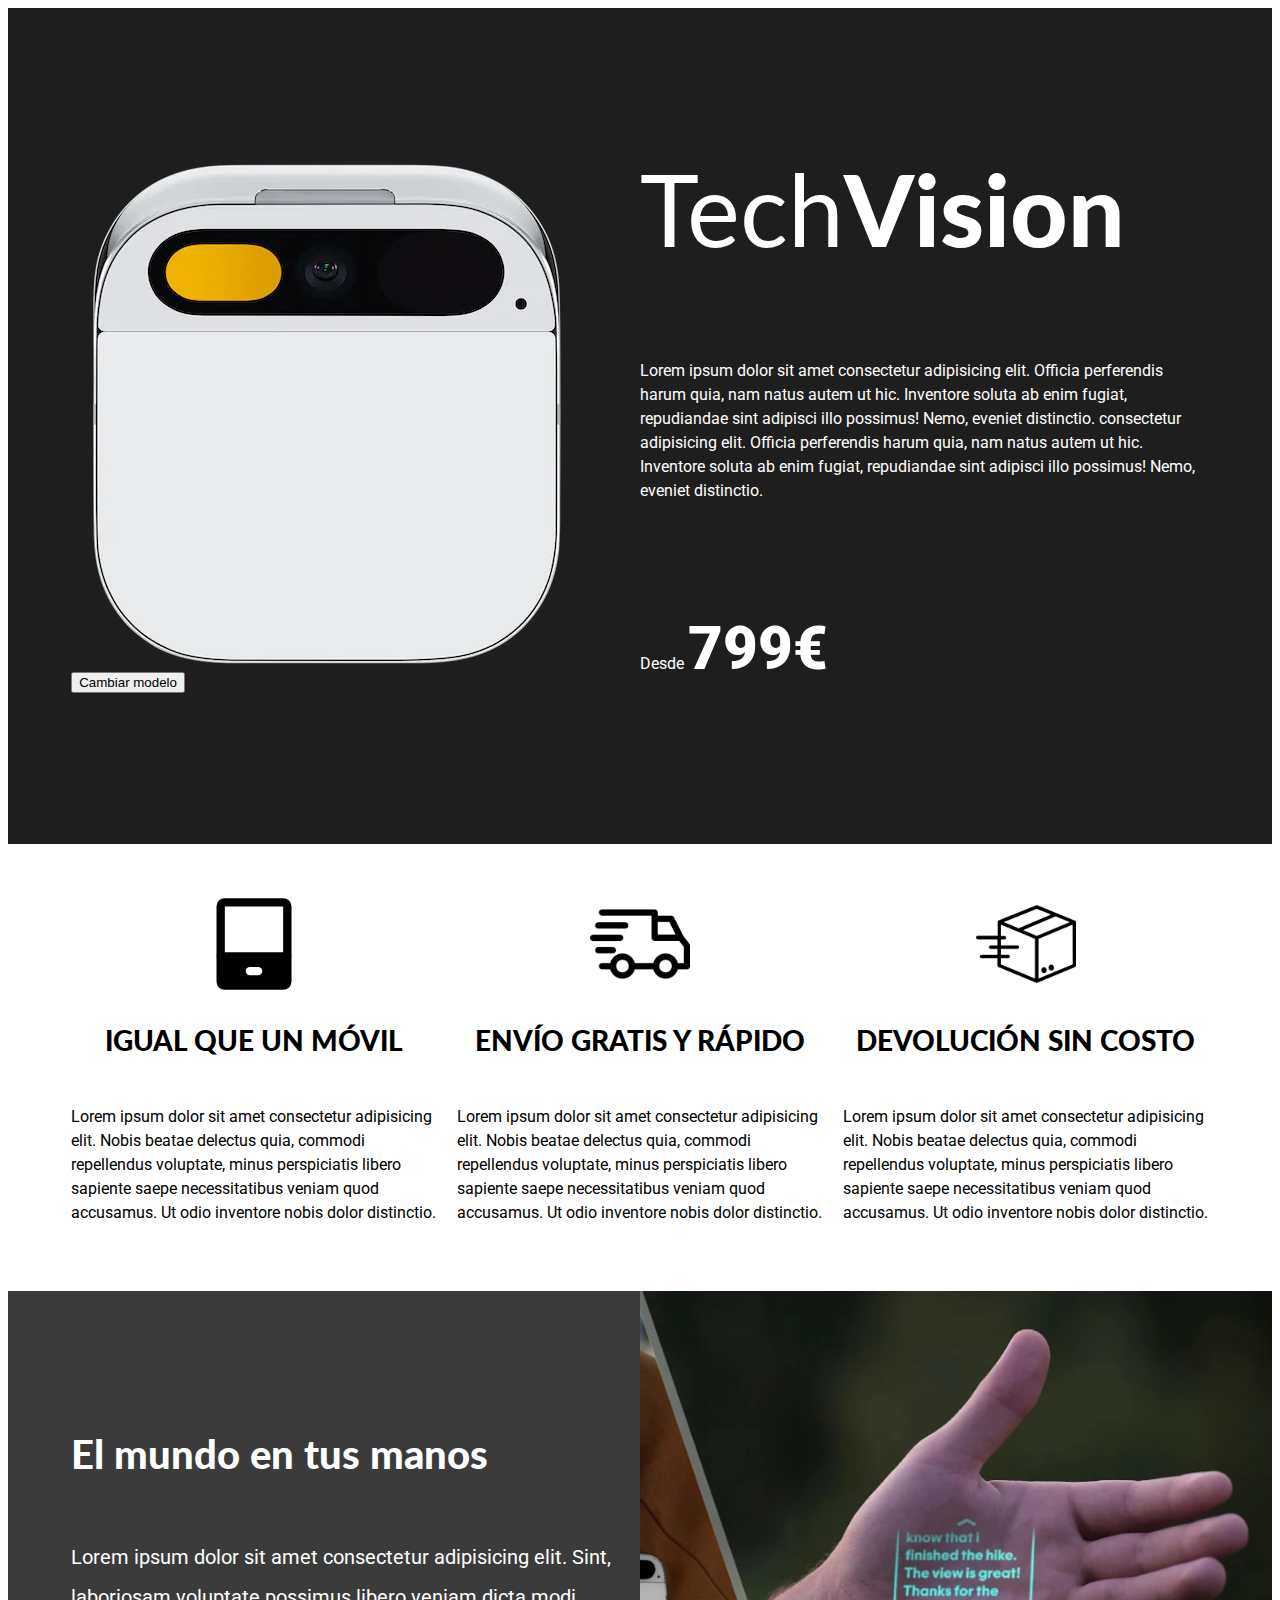
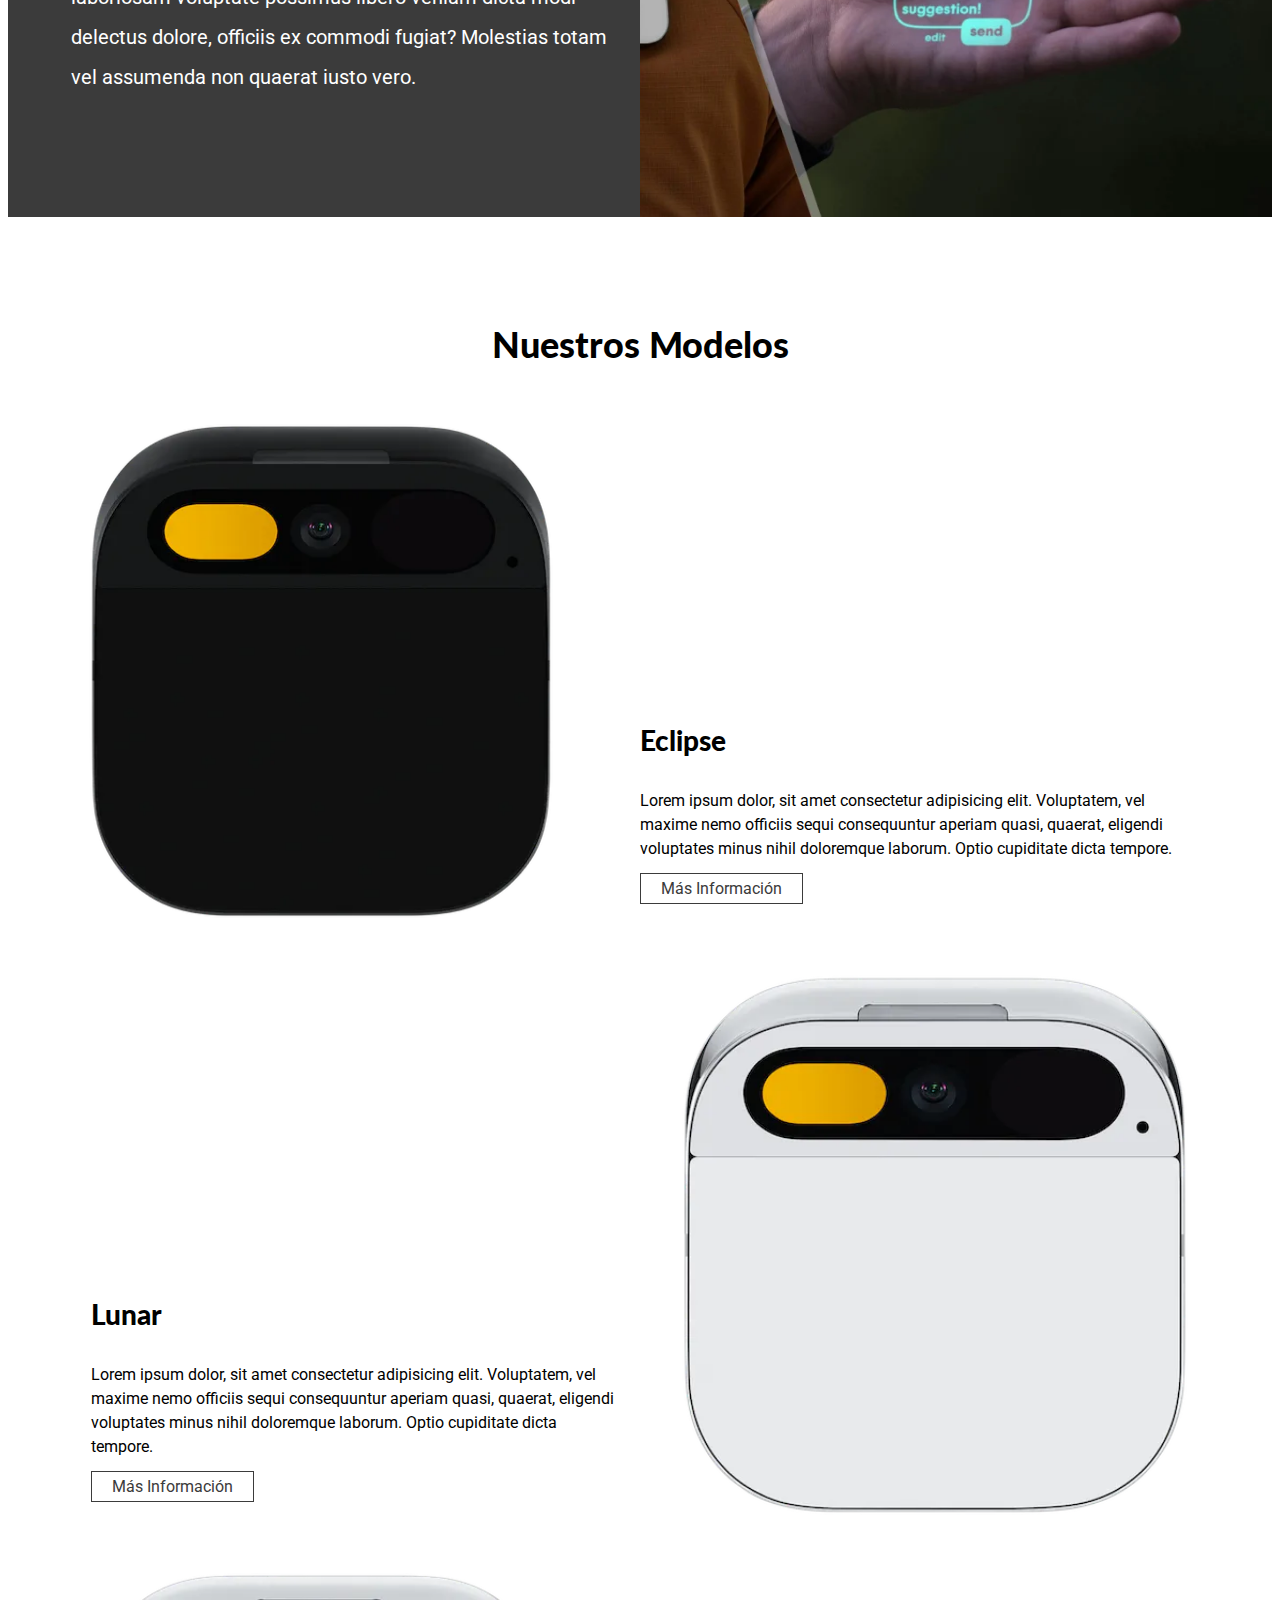
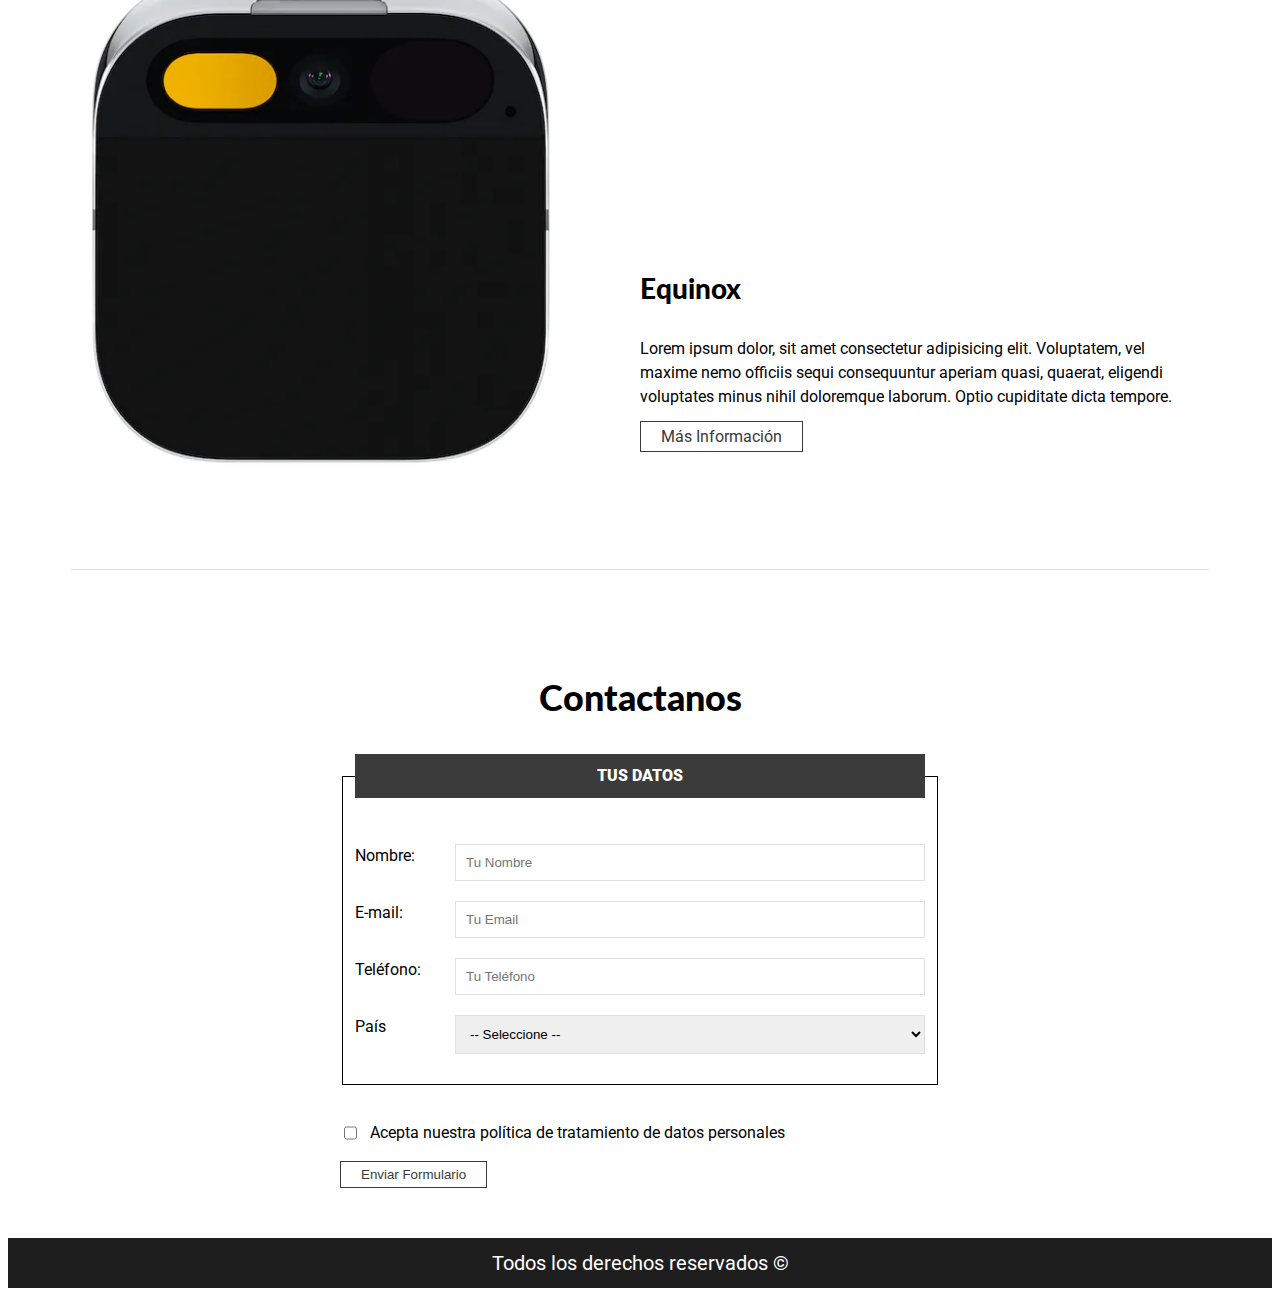
==== commit 541558e5: "Se añade contenedor para situar la fecha desde js, se añade botón para realizar cambio de imagen con" ====
--- a/index.html
+++ b/index.html
@@ -14,10 +14,14 @@
 </head>
 
 <body>
+    <div class="fecha" id="fecha">
+        <!-- FECHA -->
+    </div>
     <header class="header">
         <div class="contenedor contenido-header">
             <div class="imagen-header">
-                <img src="img/ai-pin-lunar-front.jpg" alt="imagen pin lunar">
+                <img class="imagen" src="img/ai-pin-lunar-front.jpg" alt="imagen pin lunar">
+                <button class="btn-cambio" id="cambiar">Cambiar modelo</button>
             </div> <!-- .imagen-header -->
 
 
@@ -175,7 +179,7 @@
                 <p> Acepta nuestra política de tratamiento de datos personales</p>
             </div>
 
-            <input class="btn" type="submit" value="Enviar Formulario">
+            <input class="btn" id="enviar" type="submit" value="Enviar Formulario" disabled>
         </form>
 
     </section>
--- a/css/style.css
+++ b/css/style.css
@@ -367,6 +367,14 @@
     padding: 1rem;
 }
 
+.chequeo {
+    display: flex;
+}
+
+.chequeo p {
+    margin-left: 1rem;
+}
+
 /* Footer */
 .copyright {
     background-color: var(--negro);
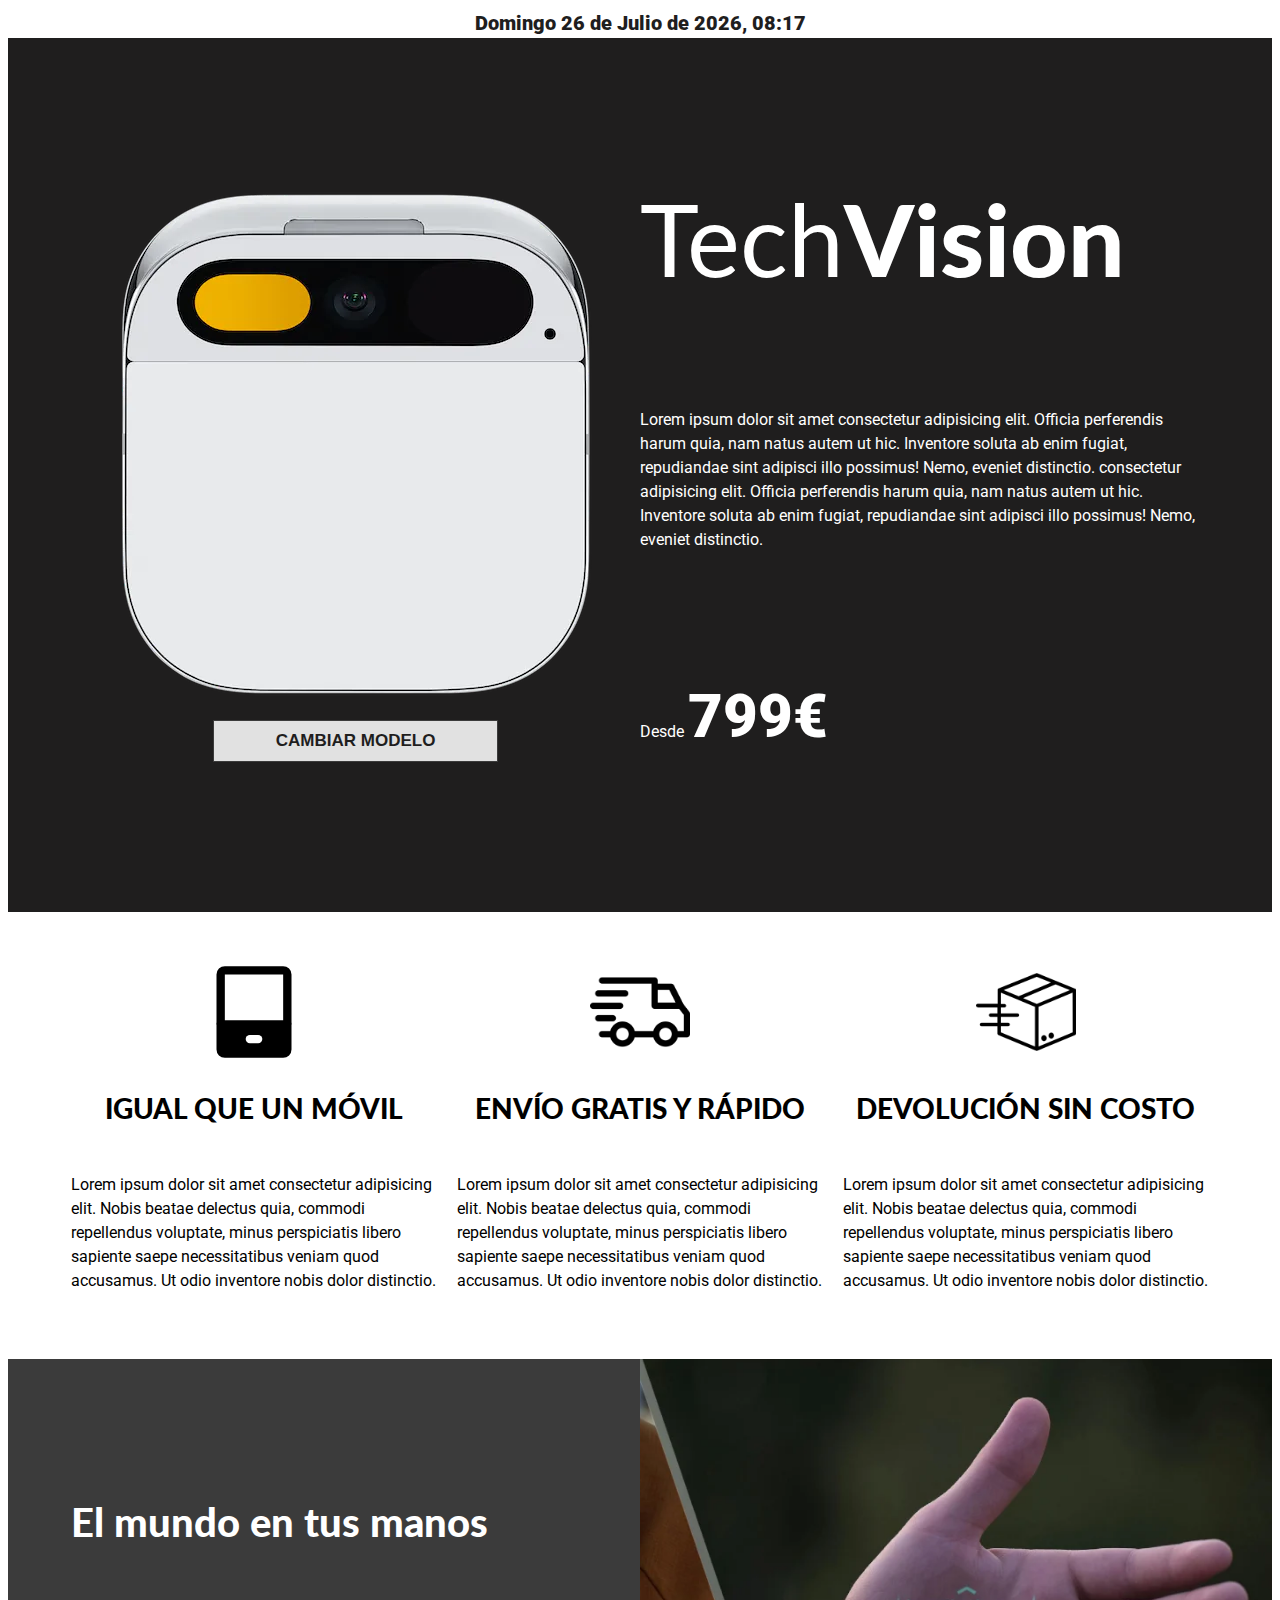
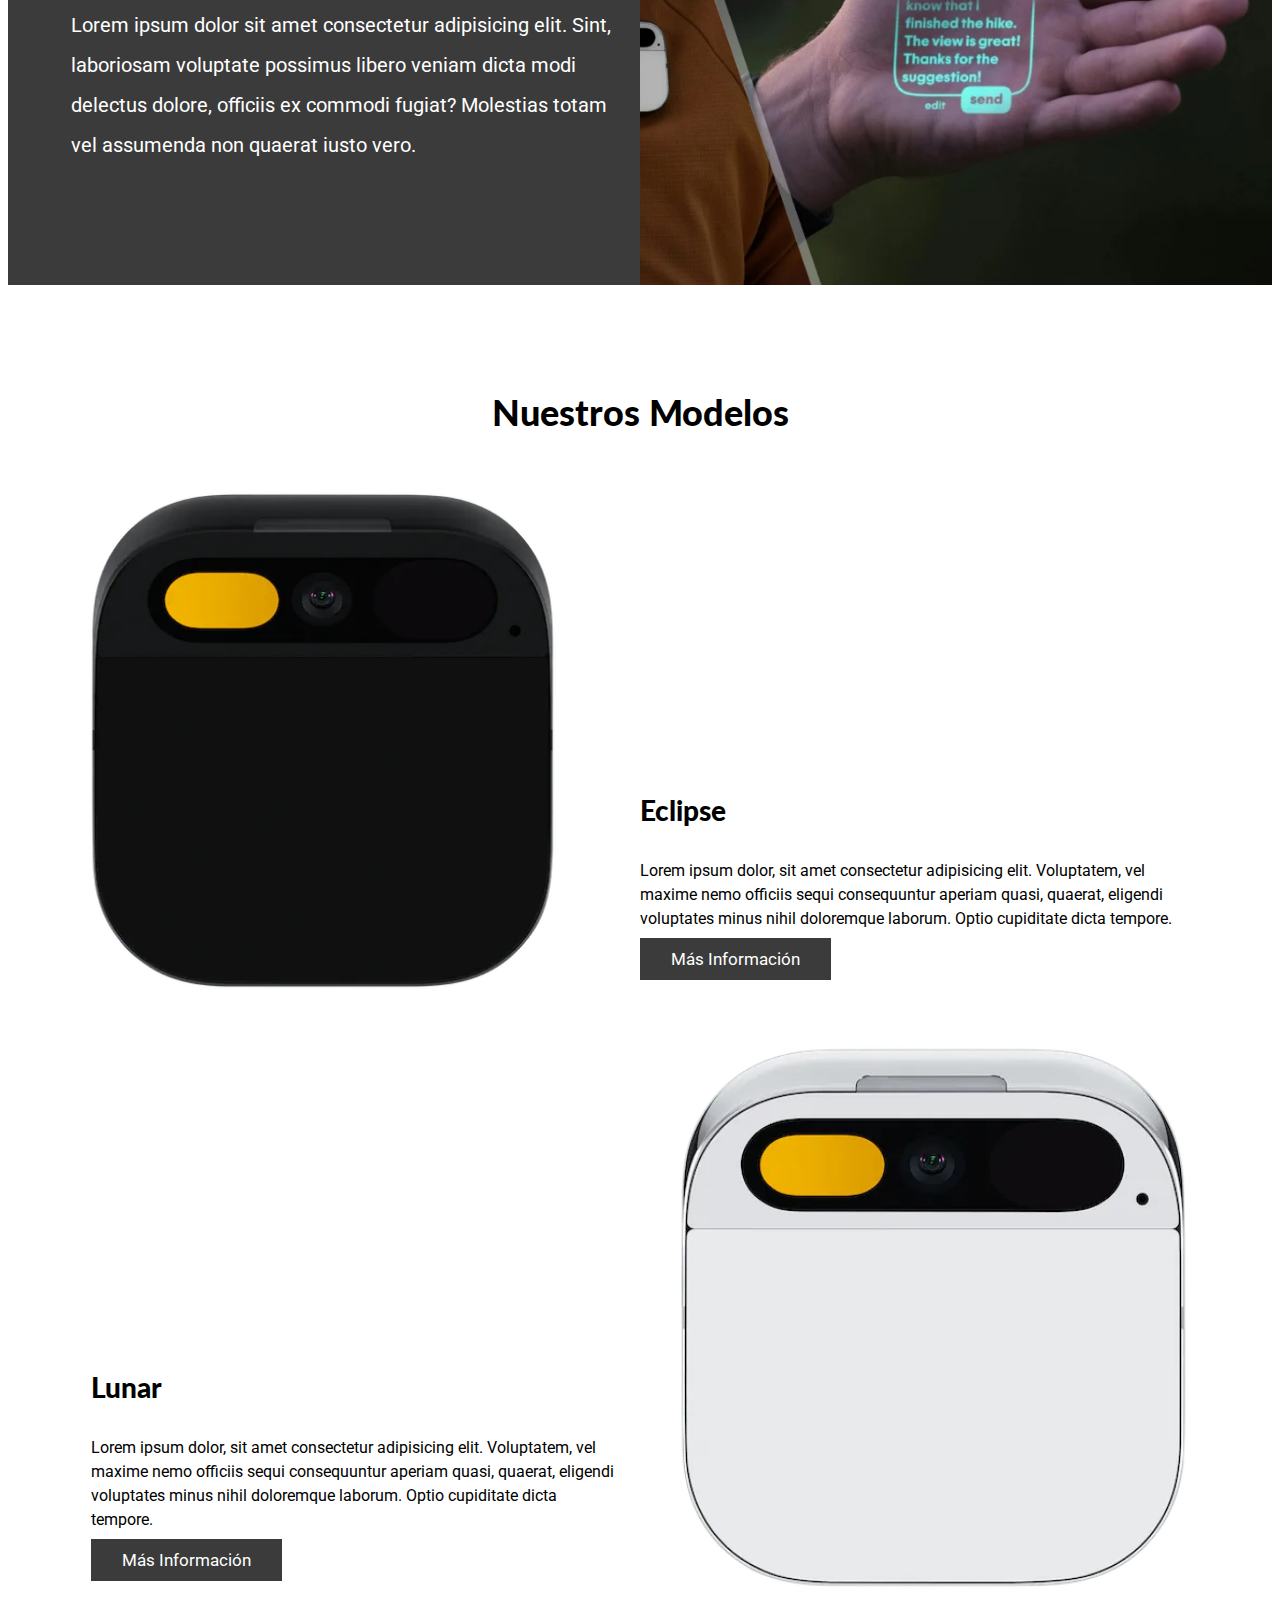
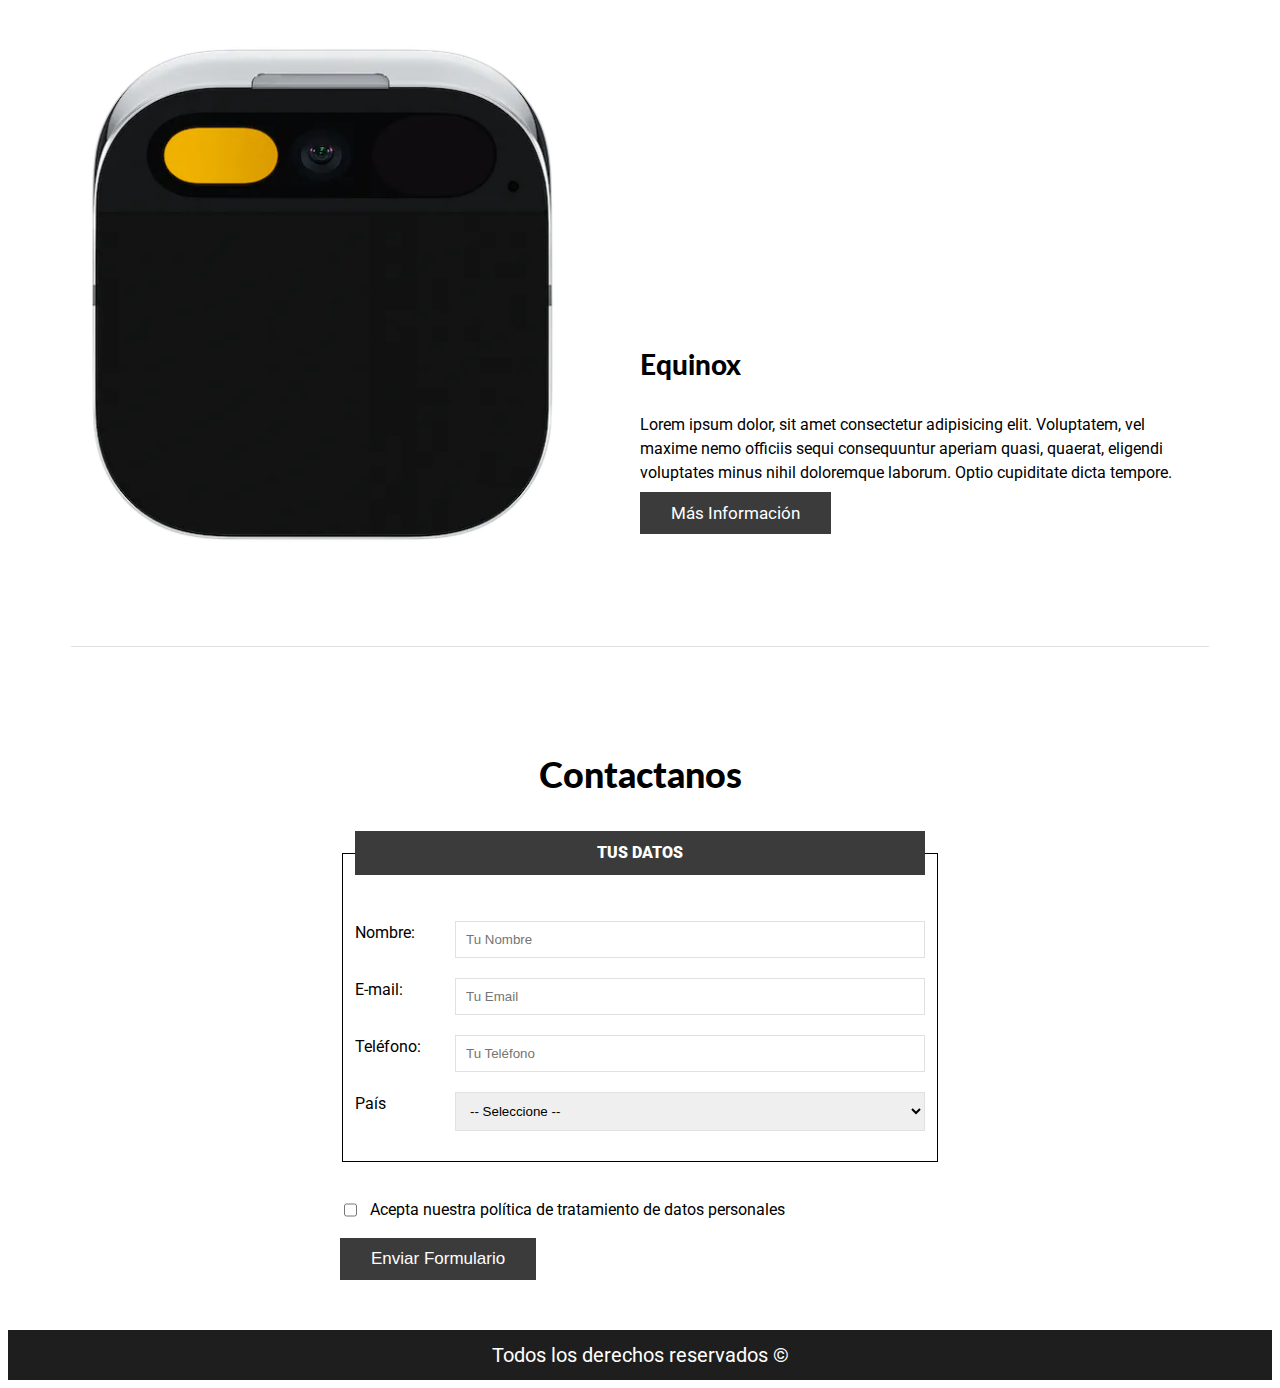
==== commit b99e55ba: "Se agrega icono login, meta description" ====
--- a/index.html
+++ b/index.html
@@ -5,6 +5,8 @@
     <meta charset="UTF-8">
     <meta name="viewport" content="width=device-width, initial-scale=1.0">
     <title>Tech Vision</title>
+    <meta name="description"
+        content="Descubre Tech Vision, la visión del futuro en tecnología. Conoce nuestros productos y disfruta de envíos rápidos, devoluciones sin costo y mucho más.">
     <link rel="preconnect" href="https://fonts.googleapis.com">
     <link rel="preconnect" href="https://fonts.gstatic.com" crossorigin>
     <link
@@ -16,6 +18,7 @@
 <body>
     <div class="fecha" id="fecha">
         <!-- FECHA -->
+        <a href="logueo.html"><img class="usuario" src="img/usuario.png" alt="imagen usuario"></a>
     </div>
     <header class="header">
         <div class="contenedor contenido-header">
--- a/css/style.css
+++ b/css/style.css
@@ -62,22 +62,33 @@
 }
 
 .btn {
-    color: var(--gris);
-    background-color: var(--blanco);
+    color: var(--blanco);
+    background-color: var(--gris);
     border: 1px solid var(--gris);
-    padding: .5rem 2rem;
+    padding: 1rem 3rem;
+    font-size: 1.7rem;
     transition: background-color .3s;
     text-decoration: none;
+    cursor: pointer;
 }
 
 .btn:hover {
-    background-color: var(--gris);
-    color: var(--blanco);
+    background-color: var(--blanco);
+    color: var(--gris);
 }
 
 /* Utilidades */
 .text-center {
     text-align: center;
+}
+
+/* Fecha */
+.fecha {
+    display: flex;
+    justify-content: center;
+    font-size: 2rem;
+    font-weight: 900;
+    color: var(--negro);
 }
 
 /* Header */
@@ -92,6 +103,39 @@
         display: grid;
         grid-template-columns: repeat(2, 1fr);
     }
+}
+
+.imagen-header {
+    display: flex;
+    flex-direction: column;
+    align-items: center;
+}
+
+.btn-cambio {
+    margin-top: 2rem;
+    width: 90%;
+    display: inline-block;
+    color: var(--negro);
+    background-color: var(--grisClaro);
+    border: 1px solid var(--gris);
+    padding: 1rem 3rem;
+    font-size: 1.7rem;
+    font-weight: 700;
+    text-transform: uppercase;
+    transition: background-color .3s;
+    text-decoration: none;
+    cursor: pointer;
+}
+
+@media (min-width: 768px) {
+    .btn-cambio {
+        width: 50%;
+    }
+}
+
+.btn-cambio:hover {
+    background-color: #5e5e5e;
+    color: var(--blanco);
 }
 
 .texto-header {
